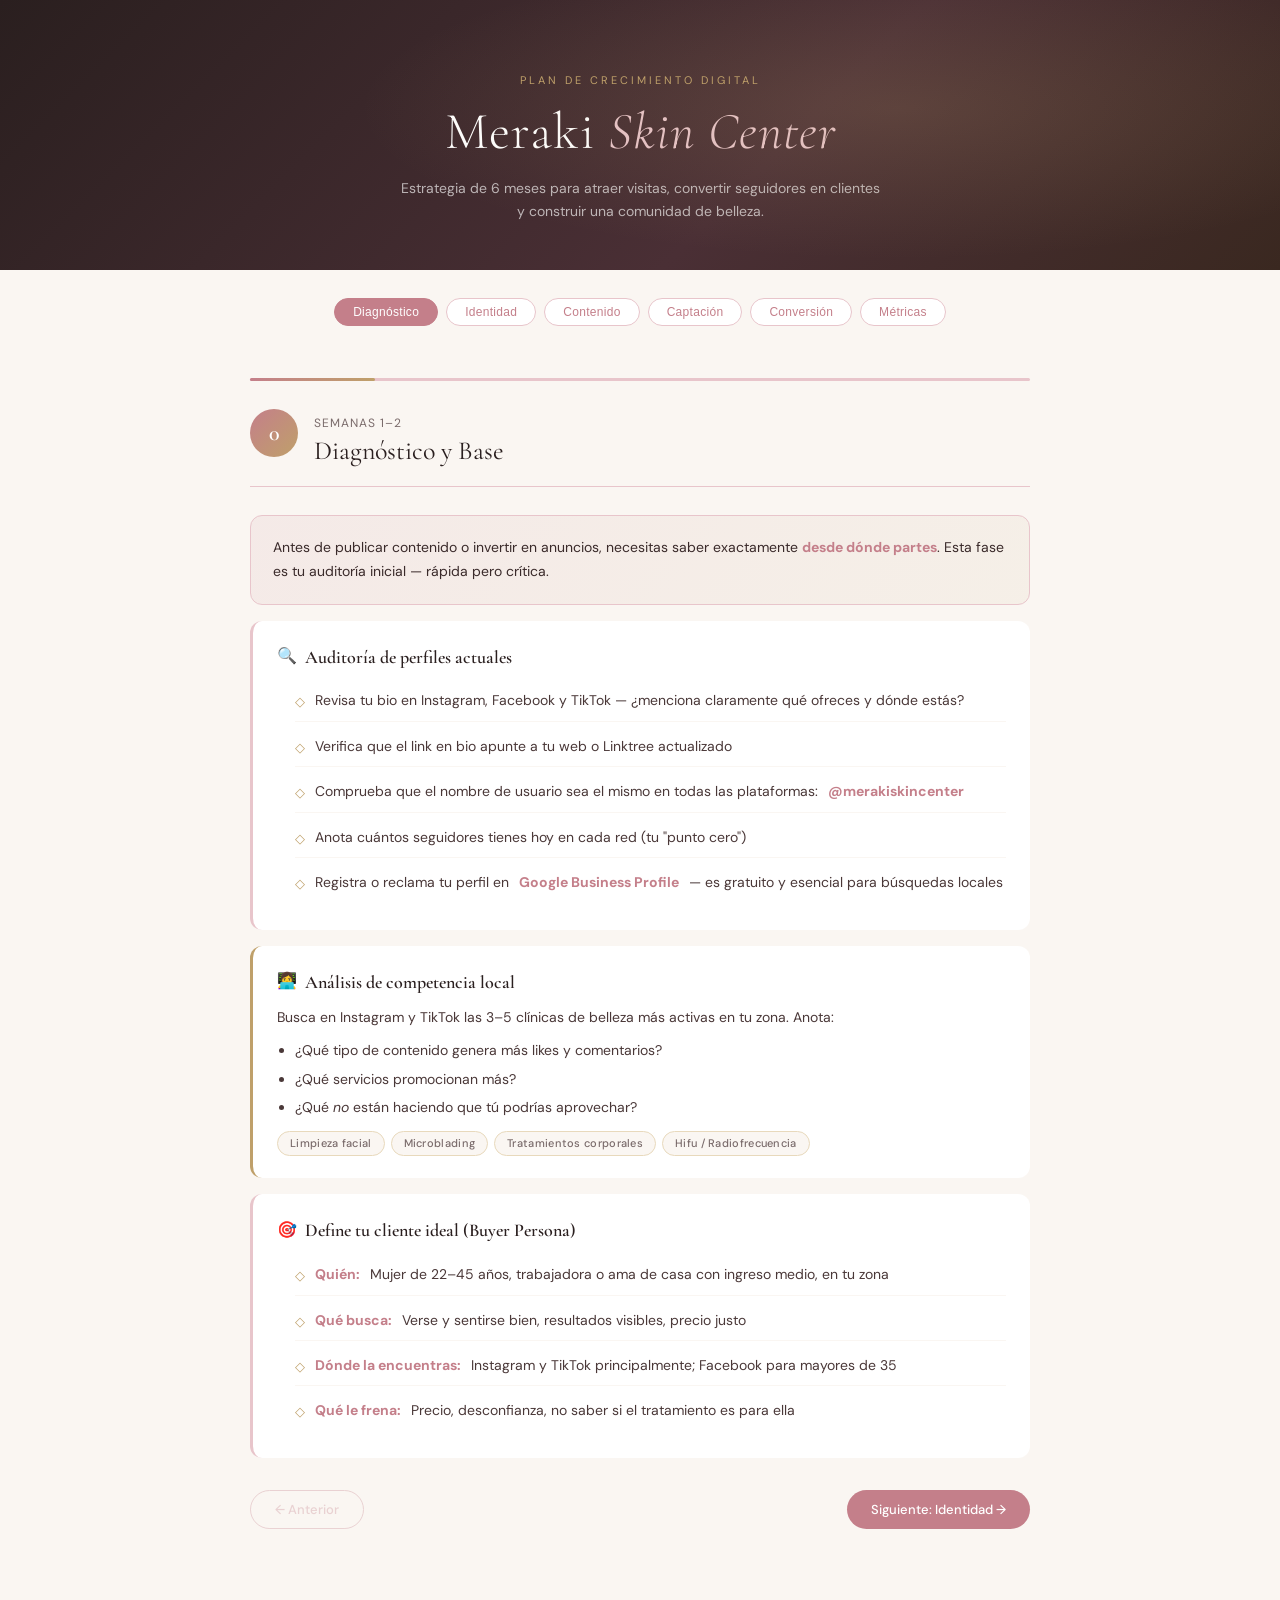
==== meraki_plan.html @ c7ed0945 "Add files via upload" ====
<!DOCTYPE html>
<html lang="es">
<head>
<meta charset="UTF-8">
<meta name="viewport" content="width=device-width, initial-scale=1.0">
<title>Meraki Skin Center — Plan de Crecimiento Digital</title>
<style>
  @import url('https://fonts.googleapis.com/css2?family=Cormorant+Garamond:ital,wght@0,300;0,400;0,600;1,300&family=DM+Sans:wght@300;400;500&display=swap');

  :root {
    --rose:    #C47F8A;
    --rose-lt: #E8C5CB;
    --gold:    #BFA06A;
    --gold-lt: #E8D9BC;
    --cream:   #FAF6F2;
    --ink:     #2A1F1F;
    --muted:   #7A6B6B;
    --white:   #FFFFFF;
    --radius:  12px;
  }

  * { box-sizing: border-box; margin: 0; padding: 0; }

  body {
    font-family: 'DM Sans', sans-serif;
    background: var(--cream);
    color: var(--ink);
    line-height: 1.6;
  }

  /* HEADER */
  header {
    background: linear-gradient(135deg, #2A1F1F 0%, #4A2F35 60%, #3A2820 100%);
    padding: 56px 32px 48px;
    text-align: center;
    position: relative;
    overflow: hidden;
  }
  header::before {
    content: '';
    position: absolute;
    inset: 0;
    background: radial-gradient(ellipse 60% 80% at 70% 40%, rgba(191,160,106,0.18) 0%, transparent 70%);
  }
  .logo-eyebrow {
    font-family: 'DM Sans', sans-serif;
    font-size: 11px;
    letter-spacing: 3px;
    text-transform: uppercase;
    color: var(--gold);
    margin-bottom: 12px;
  }
  header h1 {
    font-family: 'Cormorant Garamond', serif;
    font-size: clamp(32px, 6vw, 52px);
    font-weight: 300;
    color: var(--white);
    letter-spacing: 1px;
    line-height: 1.15;
  }
  header h1 em { font-style: italic; color: var(--rose-lt); }
  header p {
    margin-top: 16px;
    color: rgba(255,255,255,0.65);
    font-size: 14px;
    max-width: 480px;
    margin-inline: auto;
  }

  /* NAV PILLS */
  .phase-nav {
    display: flex;
    gap: 8px;
    flex-wrap: wrap;
    justify-content: center;
    padding: 28px 24px 0;
  }
  .phase-pill {
    background: var(--white);
    border: 1.5px solid var(--rose-lt);
    border-radius: 999px;
    padding: 6px 18px;
    font-size: 12px;
    font-weight: 500;
    color: var(--rose);
    cursor: pointer;
    transition: all 0.2s;
    letter-spacing: 0.3px;
  }
  .phase-pill:hover, .phase-pill.active {
    background: var(--rose);
    border-color: var(--rose);
    color: white;
  }

  /* MAIN */
  main { max-width: 820px; margin: 0 auto; padding: 32px 20px 80px; }

  /* SECTION */
  .phase {
    display: none;
    animation: fadeIn 0.3s ease;
  }
  .phase.visible { display: block; }
  @keyframes fadeIn { from { opacity:0; transform:translateY(8px); } to { opacity:1; transform:none; } }

  .phase-header {
    display: flex;
    align-items: flex-start;
    gap: 16px;
    margin-bottom: 28px;
    padding-bottom: 20px;
    border-bottom: 1px solid var(--rose-lt);
  }
  .phase-badge {
    background: linear-gradient(135deg, var(--rose), var(--gold));
    color: white;
    font-family: 'Cormorant Garamond', serif;
    font-size: 22px;
    font-weight: 600;
    width: 48px; height: 48px;
    border-radius: 50%;
    display: flex; align-items: center; justify-content: center;
    flex-shrink: 0;
  }
  .phase-meta { flex: 1; }
  .phase-meta h2 {
    font-family: 'Cormorant Garamond', serif;
    font-size: 26px;
    font-weight: 400;
    color: var(--ink);
    line-height: 1.2;
  }
  .phase-meta span {
    font-size: 12px;
    color: var(--muted);
    letter-spacing: 1px;
    text-transform: uppercase;
  }

  /* CARDS */
  .card {
    background: var(--white);
    border-radius: var(--radius);
    padding: 22px 24px;
    margin-bottom: 16px;
    border-left: 3px solid var(--rose-lt);
  }
  .card.gold { border-left-color: var(--gold); }
  .card h3 {
    font-family: 'Cormorant Garamond', serif;
    font-size: 18px;
    font-weight: 600;
    margin-bottom: 10px;
    color: var(--ink);
    display: flex;
    align-items: center;
    gap: 8px;
  }
  .card h3 .icon { font-size: 16px; }
  .card p, .card li {
    font-size: 14px;
    color: #4A3838;
    line-height: 1.65;
  }
  .card ul { padding-left: 18px; }
  .card li { margin-bottom: 5px; }
  .card li strong { color: var(--rose); }

  /* TAG CHIPS */
  .tags { display: flex; flex-wrap: wrap; gap: 6px; margin-top: 12px; }
  .tag {
    background: var(--cream);
    border: 1px solid var(--gold-lt);
    border-radius: 999px;
    padding: 3px 12px;
    font-size: 11px;
    color: var(--muted);
    font-weight: 500;
    letter-spacing: 0.3px;
  }

  /* KPI TABLE */
  .kpi-grid {
    display: grid;
    grid-template-columns: repeat(auto-fit, minmax(150px, 1fr));
    gap: 12px;
    margin-top: 16px;
  }
  .kpi {
    background: linear-gradient(135deg, #FAF0F2, #FAF6F2);
    border-radius: 10px;
    padding: 14px 16px;
    text-align: center;
  }
  .kpi-num {
    font-family: 'Cormorant Garamond', serif;
    font-size: 28px;
    font-weight: 600;
    color: var(--rose);
    line-height: 1;
  }
  .kpi-label { font-size: 11px; color: var(--muted); margin-top: 4px; }

  /* CHECKLIST */
  .checklist { list-style: none; padding: 0; }
  .checklist li {
    display: flex;
    align-items: flex-start;
    gap: 10px;
    padding: 8px 0;
    border-bottom: 1px solid var(--cream);
    font-size: 14px;
    color: #4A3838;
  }
  .checklist li:last-child { border-bottom: none; }
  .checklist li::before {
    content: '◇';
    color: var(--gold);
    font-size: 13px;
    margin-top: 2px;
    flex-shrink: 0;
  }

  /* HIGHLIGHT BOX */
  .highlight {
    background: linear-gradient(135deg, rgba(196,127,138,0.1), rgba(191,160,106,0.08));
    border: 1px solid var(--rose-lt);
    border-radius: var(--radius);
    padding: 20px 22px;
    margin-bottom: 16px;
    font-size: 14px;
    color: #3A2A2A;
    line-height: 1.7;
  }
  .highlight strong { color: var(--rose); }

  /* FOOTER NAV */
  .nav-buttons {
    display: flex;
    justify-content: space-between;
    margin-top: 32px;
    gap: 12px;
  }
  .btn {
    background: var(--rose);
    color: white;
    border: none;
    border-radius: 999px;
    padding: 10px 24px;
    font-family: 'DM Sans', sans-serif;
    font-size: 13px;
    font-weight: 500;
    cursor: pointer;
    transition: background 0.2s;
  }
  .btn:hover { background: #B06070; }
  .btn.outline {
    background: transparent;
    border: 1.5px solid var(--rose);
    color: var(--rose);
  }
  .btn.outline:hover { background: var(--rose); color: white; }
  .btn:disabled { opacity: 0.3; cursor: default; }

  /* PROGRESS BAR */
  .progress-bar {
    height: 3px;
    background: var(--rose-lt);
    border-radius: 999px;
    margin: 20px 0 28px;
  }
  .progress-fill {
    height: 100%;
    background: linear-gradient(90deg, var(--rose), var(--gold));
    border-radius: 999px;
    transition: width 0.4s ease;
  }

  @media (max-width: 480px) {
    .phase-nav { gap: 6px; }
    .phase-pill { font-size: 11px; padding: 5px 14px; }
    .kpi-grid { grid-template-columns: 1fr 1fr; }
  }
</style>
</head>
<body>

<header>
  <p class="logo-eyebrow">Plan de Crecimiento Digital</p>
  <h1>Meraki <em>Skin Center</em></h1>
  <p>Estrategia de 6 meses para atraer visitas, convertir seguidores en clientes y construir una comunidad de belleza.</p>
</header>

<div class="phase-nav" id="phaseNav">
  <button class="phase-pill active" onclick="goTo(0)">Diagnóstico</button>
  <button class="phase-pill" onclick="goTo(1)">Identidad</button>
  <button class="phase-pill" onclick="goTo(2)">Contenido</button>
  <button class="phase-pill" onclick="goTo(3)">Captación</button>
  <button class="phase-pill" onclick="goTo(4)">Conversión</button>
  <button class="phase-pill" onclick="goTo(5)">Métricas</button>
</div>

<main>
  <div class="progress-bar"><div class="progress-fill" id="progressFill" style="width:16%"></div></div>

  <!-- FASE 0: DIAGNÓSTICO -->
  <section class="phase visible" id="phase-0">
    <div class="phase-header">
      <div class="phase-badge">0</div>
      <div class="phase-meta">
        <span>Semanas 1–2</span>
        <h2>Diagnóstico y Base</h2>
      </div>
    </div>

    <div class="highlight">
      Antes de publicar contenido o invertir en anuncios, necesitas saber exactamente <strong>desde dónde partes</strong>. Esta fase es tu auditoría inicial — rápida pero crítica.
    </div>

    <div class="card">
      <h3><span class="icon">🔍</span> Auditoría de perfiles actuales</h3>
      <ul class="checklist">
        <li>Revisa tu bio en Instagram, Facebook y TikTok — ¿menciona claramente qué ofreces y dónde estás?</li>
        <li>Verifica que el link en bio apunte a tu web o Linktree actualizado</li>
        <li>Comprueba que el nombre de usuario sea el mismo en todas las plataformas: <strong>@merakiskincenter</strong></li>
        <li>Anota cuántos seguidores tienes hoy en cada red (tu "punto cero")</li>
        <li>Registra o reclama tu perfil en <strong>Google Business Profile</strong> — es gratuito y esencial para búsquedas locales</li>
      </ul>
    </div>

    <div class="card gold">
      <h3><span class="icon">👩‍💻</span> Análisis de competencia local</h3>
      <p>Busca en Instagram y TikTok las 3–5 clínicas de belleza más activas en tu zona. Anota:</p>
      <ul style="margin-top:10px;">
        <li>¿Qué tipo de contenido genera más likes y comentarios?</li>
        <li>¿Qué servicios promocionan más?</li>
        <li>¿Qué <em>no</em> están haciendo que tú podrías aprovechar?</li>
      </ul>
      <div class="tags">
        <span class="tag">Limpieza facial</span>
        <span class="tag">Microblading</span>
        <span class="tag">Tratamientos corporales</span>
        <span class="tag">Hifu / Radiofrecuencia</span>
      </div>
    </div>

    <div class="card">
      <h3><span class="icon">🎯</span> Define tu cliente ideal (Buyer Persona)</h3>
      <ul class="checklist">
        <li><strong>Quién:</strong> Mujer de 22–45 años, trabajadora o ama de casa con ingreso medio, en tu zona</li>
        <li><strong>Qué busca:</strong> Verse y sentirse bien, resultados visibles, precio justo</li>
        <li><strong>Dónde la encuentras:</strong> Instagram y TikTok principalmente; Facebook para mayores de 35</li>
        <li><strong>Qué le frena:</strong> Precio, desconfianza, no saber si el tratamiento es para ella</li>
      </ul>
    </div>

    <div class="nav-buttons">
      <button class="btn outline" disabled>← Anterior</button>
      <button class="btn" onclick="goTo(1)">Siguiente: Identidad →</button>
    </div>
  </section>

  <!-- FASE 1: IDENTIDAD -->
  <section class="phase" id="phase-1">
    <div class="phase-header">
      <div class="phase-badge">1</div>
      <div class="phase-meta">
        <span>Semanas 2–3</span>
        <h2>Identidad de Marca Consistente</h2>
      </div>
    </div>

    <div class="highlight">
      En belleza, <strong>la estética lo es todo</strong>. Tu perfil debe verse tan cuidado como el servicio que ofreces. Una identidad visual consistente genera confianza antes de que el cliente te contacte.
    </div>

    <div class="card">
      <h3><span class="icon">🎨</span> Paleta y estilo visual</h3>
      <ul class="checklist">
        <li>Colores principales: <strong>rosa empolvado + dorado + blanco marfil</strong> (ya los tienes en tu web)</li>
        <li>Usa siempre las mismas fuentes en tus gráficos (Canva tiene plantillas consistentes)</li>
        <li>Todas las fotos con luz natural o fondo neutro claro — nunca fondos abarrotados</li>
        <li>Logo visible pero discreto en cada imagen que publiques</li>
      </ul>
    </div>

    <div class="card gold">
      <h3><span class="icon">📸</span> Sesión fotográfica básica</h3>
      <p>No necesitas fotógrafo profesional todavía. Con un teléfono decente:</p>
      <ul style="margin-top:10px;">
        <li>Fotos del espacio: sillones, productos, manos trabajando</li>
        <li>Antes/después de tratamientos (con permiso escrito del cliente)</li>
        <li>Foto de la especialista/terapeuta — las personas confían en personas, no en logos</li>
        <li>10–15 fotos de stock de calidad para cubrir semanas sin sesión</li>
      </ul>
    </div>

    <div class="card">
      <h3><span class="icon">✍️</span> Voz y tono de comunicación</h3>
      <p style="margin-bottom:10px;">Define cómo le hablas a tu audiencia en cada canal:</p>
      <ul class="checklist">
        <li><strong>Instagram:</strong> Cálido, aspiracional, tips de belleza + testimonios</li>
        <li><strong>TikTok:</strong> Cercano, educativo, entretenido — muestra el proceso</li>
        <li><strong>Facebook:</strong> Informativo, promociones, atención a clientas de mayor edad</li>
        <li><strong>WhatsApp:</strong> Rápido, amigable, con CTA claro para agendar</li>
      </ul>
    </div>

    <div class="nav-buttons">
      <button class="btn outline" onclick="goTo(0)">← Anterior</button>
      <button class="btn" onclick="goTo(2)">Siguiente: Contenido →</button>
    </div>
  </section>

  <!-- FASE 2: CONTENIDO -->
  <section class="phase" id="phase-2">
    <div class="phase-header">
      <div class="phase-badge">2</div>
      <div class="phase-meta">
        <span>Meses 1–3 (continuo)</span>
        <h2>Estrategia de Contenido</h2>
      </div>
    </div>

    <div class="highlight">
      El contenido es tu vendedor de tiempo completo que trabaja mientras tú duermes. La clave es la <strong>mezcla 70–20–10</strong>: 70% valor/educación, 20% social/entretenimiento, 10% venta directa.
    </div>

    <div class="card">
      <h3><span class="icon">📅</span> Calendario semanal de publicaciones</h3>
      <ul class="checklist">
        <li><strong>Lunes:</strong> Tip de skincare o mito/verdad de belleza (carrusel Instagram)</li>
        <li><strong>Miércoles:</strong> Reel de proceso o resultado de tratamiento (Instagram + TikTok)</li>
        <li><strong>Jueves:</strong> Testimonio de cliente o reseña (Story + Post)</li>
        <li><strong>Viernes:</strong> Promo del fin de semana o "¿Cuál tratamiento es para ti?" (Facebook + IG)</li>
        <li><strong>Sábado:</strong> Contenido behind-the-scenes / día en el spa (TikTok)</li>
      </ul>
    </div>

    <div class="card gold">
      <h3><span class="icon">🎬</span> Formatos que más convierten en belleza</h3>
      <ul class="checklist">
        <li><strong>Antes/Después:</strong> El contenido con más engagement — guárdalos para stories destacados</li>
        <li><strong>POV videos:</strong> "POV: Tu primera limpieza facial en Meraki" — gran viralidad en TikTok</li>
        <li><strong>Tutoriales de 30 seg:</strong> Rutina de cuidado en casa — posicionas expertise</li>
        <li><strong>Encuestas y preguntas:</strong> "¿Cuál es tu mayor problema de piel?" — generan interacción</li>
        <li><strong>Unboxing de productos:</strong> Si vendes cosméticos, los unboxings tienen millones de vistas</li>
      </ul>
    </div>

    <div class="card">
      <h3><span class="icon">#️⃣</span> Hashtags estratégicos (mezcla de 3 niveles)</h3>
      <div class="tags">
        <span class="tag">#MerakiSkinCenter</span>
        <span class="tag">#SkincareMéxico</span>
        <span class="tag">#LimpiezaFacial</span>
        <span class="tag">#CuidadoDeLaPiel</span>
        <span class="tag">#TratamientosFaciales</span>
        <span class="tag">#BellezaMéxico</span>
        <span class="tag">#EstéticaProfesional</span>
        <span class="tag">#GlowUp</span>
        <span class="tag">#SkincareRoutine</span>
        <span class="tag">#PielSana</span>
      </div>
      <p style="margin-top:12px; font-size:13px; color:var(--muted);">Usa 5–8 hashtags por post (no 30). Mezcla populares + nicho + locales.</p>
    </div>

    <div class="card">
      <h3><span class="icon">🤝</span> Colaboraciones de bajo costo</h3>
      <ul class="checklist">
        <li><strong>Microinfluencers locales (1K–20K seguidores):</strong> Ofréce un tratamiento gratis a cambio de contenido genuino</li>
        <li><strong>Trueque con negocios afines:</strong> Peluquerías, gimnasios, tiendas de ropa — se promocionan mutuamente</li>
        <li><strong>Clientes embajadoras:</strong> Descuento permanente a cambio de reseña mensual en sus redes</li>
      </ul>
    </div>

    <div class="nav-buttons">
      <button class="btn outline" onclick="goTo(1)">← Anterior</button>
      <button class="btn" onclick="goTo(3)">Siguiente: Captación →</button>
    </div>
  </section>

  <!-- FASE 3: CAPTACIÓN -->
  <section class="phase" id="phase-3">
    <div class="phase-header">
      <div class="phase-badge">3</div>
      <div class="phase-meta">
        <span>Meses 2–4</span>
        <h2>Captación de Nuevos Clientes</h2>
      </div>
    </div>

    <div class="highlight">
      Aquí es donde tu perfil de desarrollador te da ventaja real. Puedes implementar herramientas que la mayoría de spas en tu zona ni conocen.
    </div>

    <div class="card gold">
      <h3><span class="icon">📍</span> SEO Local — Tu mayor palanca gratuita</h3>
      <ul class="checklist">
        <li>Completa <strong>Google Business Profile</strong> al 100%: fotos, horarios, servicios, precios estimados</li>
        <li>Pide a cada clienta satisfecha que te deje una reseña de 5 estrellas (mándales el link directo)</li>
        <li>Publica en GBP 1 vez por semana (fotos, ofertas) — afecta directamente el ranking en Maps</li>
        <li>Responde a <strong>todas</strong> las reseñas, positivas y negativas, en menos de 24h</li>
        <li>Registra en Yelp México, Foursquare y directorios de salud/belleza locales</li>
      </ul>
    </div>

    <div class="card">
      <h3><span class="icon">💰</span> Campañas de Meta Ads (presupuesto mínimo)</h3>
      <p style="margin-bottom:10px;">Con $200–$500 MXN/semana puedes llegar a miles de personas en tu zona:</p>
      <ul class="checklist">
        <li><strong>Objetivo:</strong> "Mensajes a WhatsApp" — la conversión más directa para negocios locales</li>
        <li><strong>Segmentación:</strong> Mujeres 20–50 años, radio 10 km de tu local, intereses en belleza/cuidado personal</li>
        <li><strong>Creative:</strong> Antes/después reales con texto "Primera limpieza facial $XXX — agenda hoy"</li>
        <li><strong>Test A/B:</strong> Prueba 2 imágenes distintas con el mismo texto — pausa la que rinda menos en 3 días</li>
      </ul>
    </div>

    <div class="card">
      <h3><span class="icon">🎁</span> Promociones de entrada (Lead magnets)</h3>
      <ul class="checklist">
        <li><strong>"Primera cita con X% de descuento"</strong> — elimina la barrera de probar</li>
        <li><strong>Pack de bienvenida:</strong> Primera + segunda visita con precio especial</li>
        <li><strong>Diagnóstico de piel gratuito:</strong> 15 min — sin presión de venta, alto valor percibido</li>
        <li><strong>Referido:</strong> "Trae a una amiga y ambas obtienen 20% de descuento"</li>
      </ul>
    </div>

    <div class="card gold">
      <h3><span class="icon">💬</span> WhatsApp Business como CRM básico</h3>
      <ul class="checklist">
        <li>Configura respuestas automáticas: bienvenida + lista de servicios + link de agenda</li>
        <li>Crea etiquetas: "Nueva cliente", "Cliente frecuente", "Interesada — seguimiento"</li>
        <li>Manda recordatorio 24h antes de cada cita (reduce cancelaciones ~40%)</li>
        <li>Lista de difusión mensual para promociones (no grupo — las clientas lo aprecian más)</li>
      </ul>
    </div>

    <div class="nav-buttons">
      <button class="btn outline" onclick="goTo(2)">← Anterior</button>
      <button class="btn" onclick="goTo(4)">Siguiente: Conversión →</button>
    </div>
  </section>

  <!-- FASE 4: CONVERSIÓN Y RETENCIÓN -->
  <section class="phase" id="phase-4">
    <div class="phase-header">
      <div class="phase-badge">4</div>
      <div class="phase-meta">
        <span>Meses 3–6</span>
        <h2>Conversión y Retención</h2>
      </div>
    </div>

    <div class="highlight">
      Adquirir una cliente nueva cuesta <strong>5× más</strong> que retener una existente. Tu foco de meses 3–6 es convertir primeras visitas en clientas frecuentes.
    </div>

    <div class="card">
      <h3><span class="icon">🔄</span> Sistema de fidelización simple</h3>
      <ul class="checklist">
        <li><strong>Tarjeta de sellos digital:</strong> 5 tratamientos = 1 gratis (puedes hacerlo con una hoja en Notion o una app)</li>
        <li><strong>Membership mensual:</strong> "Plan Meraki" — 1 limpieza/mes por tarifa fija reducida</li>
        <li><strong>Cumpleaños:</strong> Manda un mensaje personal con descuento el mes de su cumpleaños</li>
        <li><strong>Seguimiento post-tratamiento:</strong> WhatsApp a los 3 días — "¿Cómo te fue con tu piel?"</li>
      </ul>
    </div>

    <div class="card gold">
      <h3><span class="icon">🌐</span> Tu web como herramienta de conversión</h3>
      <p style="margin-bottom:10px;">Ya tienes la web desplegada en Vercel — ahora optimízala para vender:</p>
      <ul class="checklist">
        <li>Agrega un botón de WhatsApp flotante — es el CTA #1 para negocios de servicio en México</li>
        <li>Incluye una sección de reseñas reales con foto y nombre (con permiso)</li>
        <li>Lista de precios estimados — la transparencia reduce la fricción de contactar</li>
        <li>Formulario de agenda sencillo o link a Calendly para reservas directas</li>
        <li>Velocidad móvil: prueba en PageSpeed Insights — Google te premia en búsquedas</li>
      </ul>
    </div>

    <div class="card">
      <h3><span class="icon">📦</span> Upselling y venta de productos</h3>
      <ul class="checklist">
        <li>Recomienda 1–2 productos al final de cada tratamiento (rutina personalizada)</li>
        <li>Crea "kits de mantenimiento" con los productos que usas en el spa</li>
        <li>Venta en línea: con tu perfil técnico puedes integrar una tienda en tu web existente (MercadoShops o WooCommerce)</li>
      </ul>
    </div>

    <div class="card">
      <h3><span class="icon">⭐</span> Gestión de reseñas y reputación</h3>
      <ul class="checklist">
        <li>Pide reseña en Google Maps <strong>mientras la clienta está en el lugar</strong> — la tasa de cumplimiento es 3× mayor</li>
        <li>Crea un código QR en recepción que lleve directo a tu perfil de reseñas</li>
        <li>10 reseñas positivas en Google cambia radicalmente tu visibilidad local</li>
        <li>Si hay una queja, respóndela en público con empatía — demuestra profesionalismo</li>
      </ul>
    </div>

    <div class="nav-buttons">
      <button class="btn outline" onclick="goTo(3)">← Anterior</button>
      <button class="btn" onclick="goTo(5)">Siguiente: Métricas →</button>
    </div>
  </section>

  <!-- FASE 5: MÉTRICAS -->
  <section class="phase" id="phase-5">
    <div class="phase-header">
      <div class="phase-badge">5</div>
      <div class="phase-meta">
        <span>Revisión mensual</span>
        <h2>Métricas y Ajuste</h2>
      </div>
    </div>

    <div class="highlight">
      Lo que no se mide no mejora. Como ingeniero ya tienes el mindset correcto: <strong>data first</strong>. Estas son las métricas que importan realmente para un negocio de belleza local.
    </div>

    <div class="card gold">
      <h3><span class="icon">📊</span> KPIs clave — Metas a 6 meses</h3>
      <div class="kpi-grid">
        <div class="kpi">
          <div class="kpi-num">+500</div>
          <div class="kpi-label">Seguidores IG nuevos/mes</div>
        </div>
        <div class="kpi">
          <div class="kpi-num">5%+</div>
          <div class="kpi-label">Tasa de engagement</div>
        </div>
        <div class="kpi">
          <div class="kpi-num">30+</div>
          <div class="kpi-label">Reseñas Google 5★</div>
        </div>
        <div class="kpi">
          <div class="kpi-num">40%</div>
          <div class="kpi-label">Clientas que repiten</div>
        </div>
      </div>
    </div>

    <div class="card">
      <h3><span class="icon">📱</span> Herramientas de medición (todas gratuitas)</h3>
      <ul class="checklist">
        <li><strong>Meta Business Suite:</strong> Alcance, engagement, mensajes recibidos por semana</li>
        <li><strong>TikTok Analytics:</strong> Vistas de perfil, reproducciones, tráfico a bio</li>
        <li><strong>Google Business Insights:</strong> Búsquedas, clics a web, llamadas desde Maps</li>
        <li><strong>Google Analytics 4:</strong> Visitas al sitio, qué servicio consultan más, de dónde vienen</li>
        <li><strong>WhatsApp Business:</strong> Mensajes recibidos por semana (tu proxy de intención de compra)</li>
      </ul>
    </div>

    <div class="card">
      <h3><span class="icon">🗓️</span> Revisión mensual — 30 min cada primer lunes</h3>
      <ul class="checklist">
        <li>¿Qué contenido generó más consultas/mensajes? → Haz más de eso</li>
        <li>¿De dónde llegaron las clientas nuevas? (Maps, Instagram, referido, etc.)</li>
        <li>¿Cuántos WhatsApps recibí vs cuántas citas se convirtieron? (tasa de cierre)</li>
        <li>¿Qué promoción tuvo mejor respuesta este mes?</li>
        <li>Ajusta el calendario de contenido del próximo mes con base en los datos</li>
      </ul>
    </div>

    <div class="card gold">
      <h3><span class="icon">🚀</span> Escalada — Meses 4–6</h3>
      <p style="margin-bottom:10px;">Una vez que tengas tracción orgánica y al menos 20 reseñas positivas:</p>
      <ul class="checklist">
        <li>Escala el presupuesto de Meta Ads al doble en las campañas que ya funcionaron</li>
        <li>Considera colaboración con un influencer de mediano alcance (20K–100K) local</li>
        <li>Lanza lista de espera para tratamientos de alta demanda — crea escasez percibida</li>
        <li>Evalúa newsletter mensual por email con tips + promo exclusiva de suscriptoras</li>
        <li>Explora booking online con pago anticipado para reducir no-shows</li>
      </ul>
    </div>

    <div class="highlight" style="margin-top:20px;">
      <strong>Resumen ejecutivo:</strong> Semanas 1–2 diagnóstico y base. Mes 1 identidad + contenido constante. Mes 2 activa captación pagada. Mes 3 mide y ajusta. Meses 4–6 escala lo que ya funciona. Tu ventaja como developer: puedes automatizar recordatorios, construir páginas de landing optimizadas y analizar datos mejor que el 99% de la competencia.
    </div>

    <div class="nav-buttons">
      <button class="btn outline" onclick="goTo(4)">← Anterior</button>
      <button class="btn" onclick="goTo(0)">↺ Volver al inicio</button>
    </div>
  </section>
</main>

<script>
  let current = 0;
  const total = 6;

  function goTo(index) {
    document.getElementById('phase-' + current).classList.remove('visible');
    document.querySelectorAll('.phase-pill')[current].classList.remove('active');
    current = index;
    document.getElementById('phase-' + current).classList.add('visible');
    document.querySelectorAll('.phase-pill')[current].classList.add('active');
    const pct = Math.round(((current + 1) / total) * 100);
    document.getElementById('progressFill').style.width = pct + '%';
    window.scrollTo({ top: 0, behavior: 'smooth' });
  }
</script>
</body>
</html>
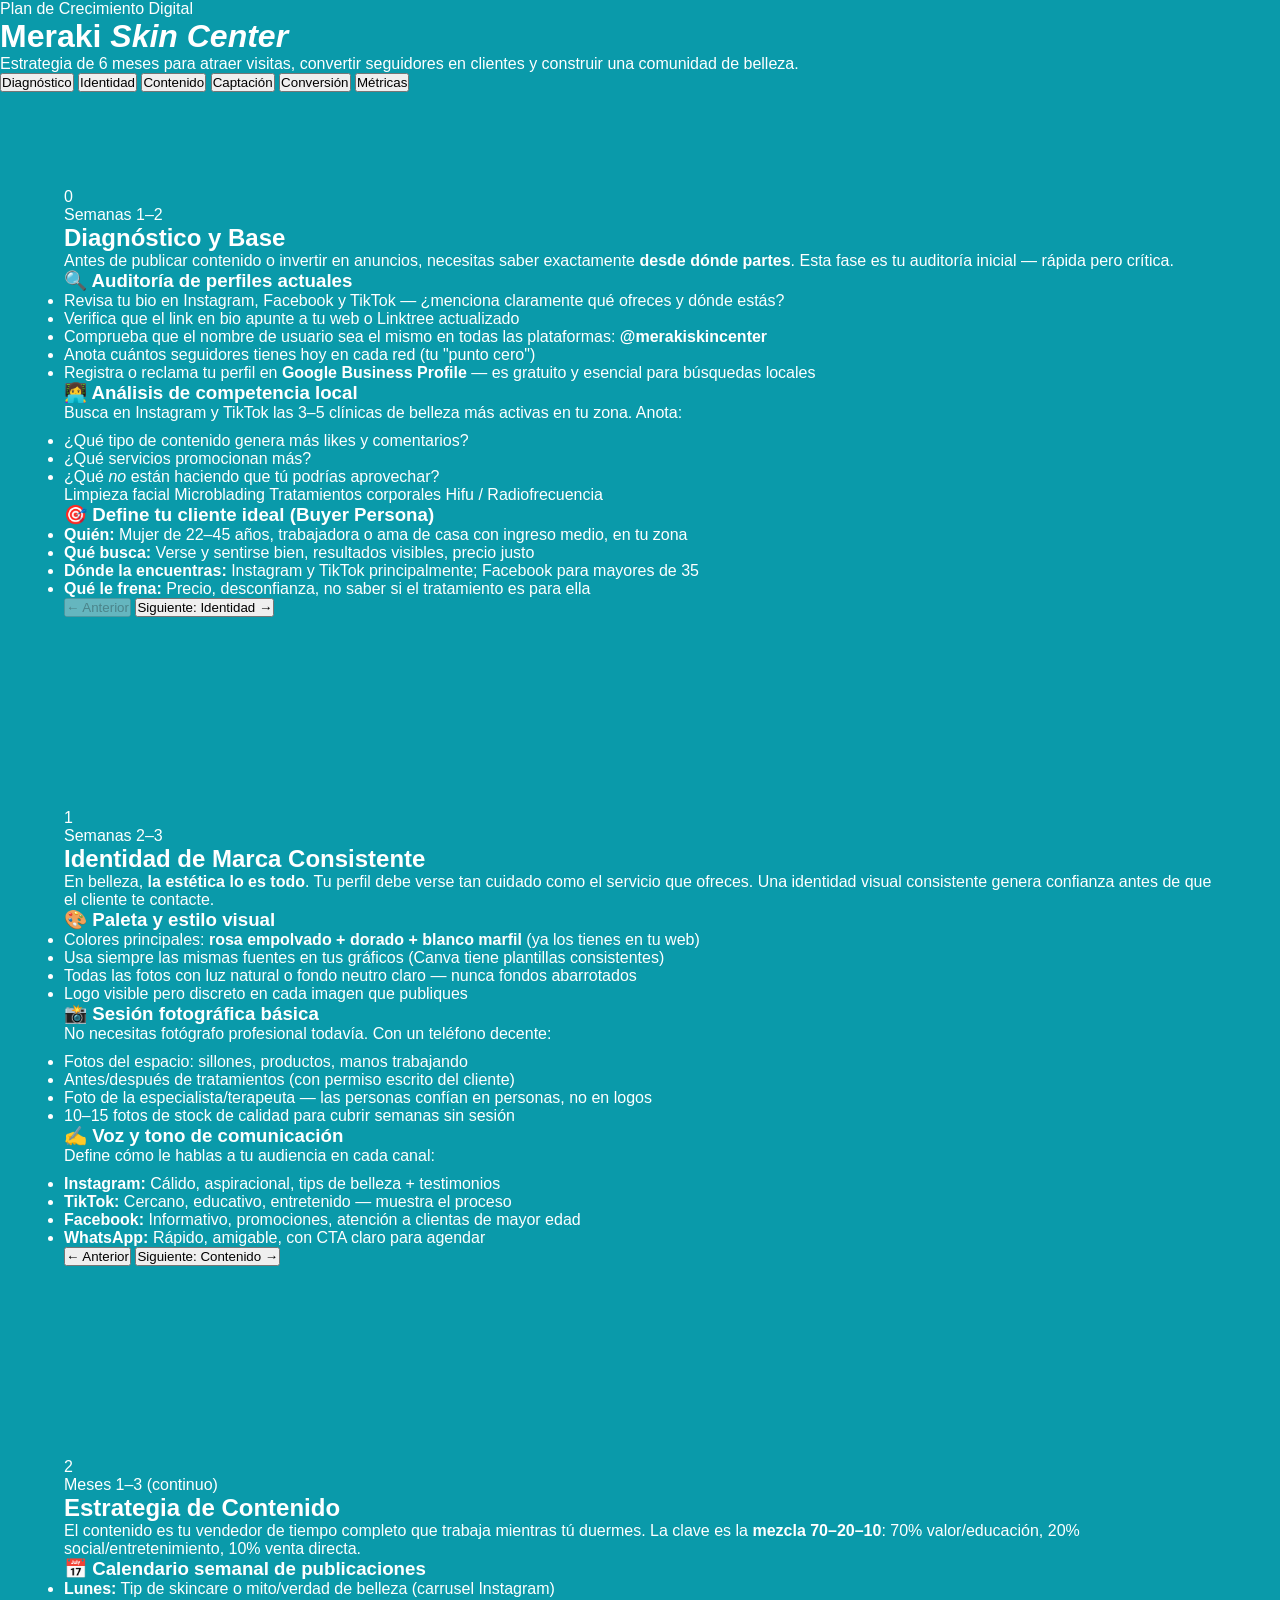
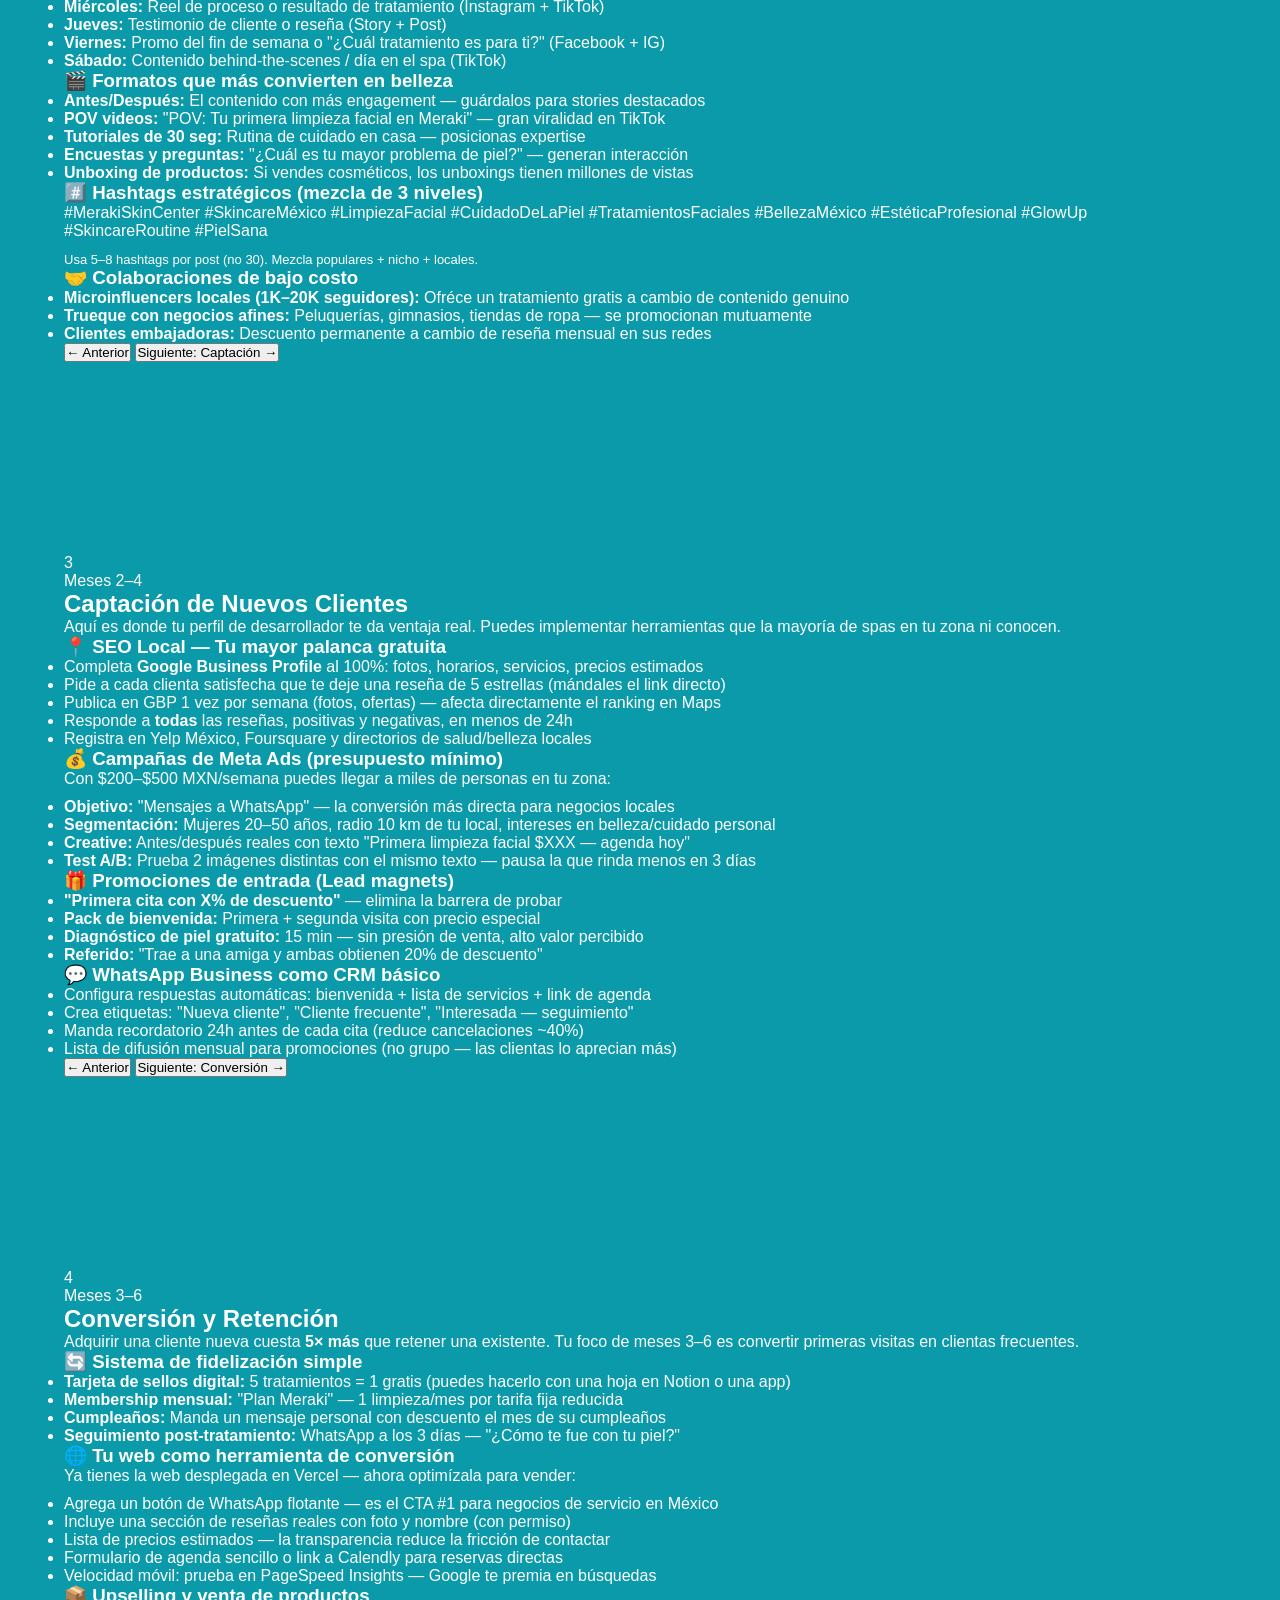
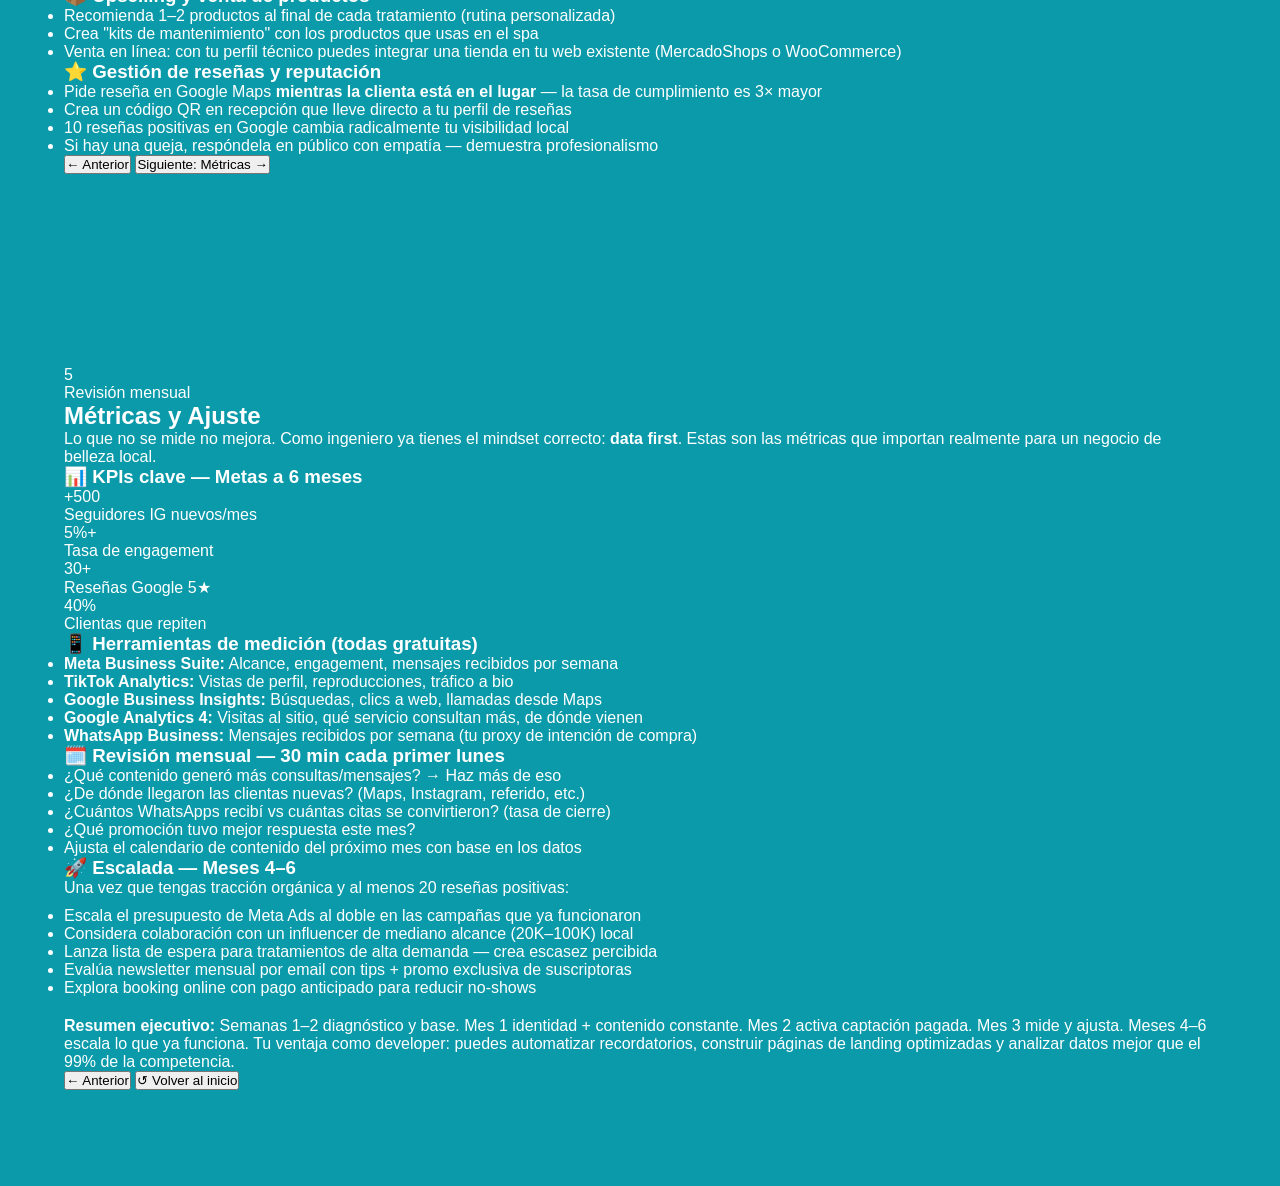
==== commit 035a876a: "tono azul" ====
--- a/meraki_plan.html
+++ b/meraki_plan.html
@@ -4,285 +4,7 @@
 <meta charset="UTF-8">
 <meta name="viewport" content="width=device-width, initial-scale=1.0">
 <title>Meraki Skin Center — Plan de Crecimiento Digital</title>
-<style>
-  @import url('https://fonts.googleapis.com/css2?family=Cormorant+Garamond:ital,wght@0,300;0,400;0,600;1,300&family=DM+Sans:wght@300;400;500&display=swap');
-
-  :root {
-    --rose:    #C47F8A;
-    --rose-lt: #E8C5CB;
-    --gold:    #BFA06A;
-    --gold-lt: #E8D9BC;
-    --cream:   #FAF6F2;
-    --ink:     #2A1F1F;
-    --muted:   #7A6B6B;
-    --white:   #FFFFFF;
-    --radius:  12px;
-  }
-
-  * { box-sizing: border-box; margin: 0; padding: 0; }
-
-  body {
-    font-family: 'DM Sans', sans-serif;
-    background: var(--cream);
-    color: var(--ink);
-    line-height: 1.6;
-  }
-
-  /* HEADER */
-  header {
-    background: linear-gradient(135deg, #2A1F1F 0%, #4A2F35 60%, #3A2820 100%);
-    padding: 56px 32px 48px;
-    text-align: center;
-    position: relative;
-    overflow: hidden;
-  }
-  header::before {
-    content: '';
-    position: absolute;
-    inset: 0;
-    background: radial-gradient(ellipse 60% 80% at 70% 40%, rgba(191,160,106,0.18) 0%, transparent 70%);
-  }
-  .logo-eyebrow {
-    font-family: 'DM Sans', sans-serif;
-    font-size: 11px;
-    letter-spacing: 3px;
-    text-transform: uppercase;
-    color: var(--gold);
-    margin-bottom: 12px;
-  }
-  header h1 {
-    font-family: 'Cormorant Garamond', serif;
-    font-size: clamp(32px, 6vw, 52px);
-    font-weight: 300;
-    color: var(--white);
-    letter-spacing: 1px;
-    line-height: 1.15;
-  }
-  header h1 em { font-style: italic; color: var(--rose-lt); }
-  header p {
-    margin-top: 16px;
-    color: rgba(255,255,255,0.65);
-    font-size: 14px;
-    max-width: 480px;
-    margin-inline: auto;
-  }
-
-  /* NAV PILLS */
-  .phase-nav {
-    display: flex;
-    gap: 8px;
-    flex-wrap: wrap;
-    justify-content: center;
-    padding: 28px 24px 0;
-  }
-  .phase-pill {
-    background: var(--white);
-    border: 1.5px solid var(--rose-lt);
-    border-radius: 999px;
-    padding: 6px 18px;
-    font-size: 12px;
-    font-weight: 500;
-    color: var(--rose);
-    cursor: pointer;
-    transition: all 0.2s;
-    letter-spacing: 0.3px;
-  }
-  .phase-pill:hover, .phase-pill.active {
-    background: var(--rose);
-    border-color: var(--rose);
-    color: white;
-  }
-
-  /* MAIN */
-  main { max-width: 820px; margin: 0 auto; padding: 32px 20px 80px; }
-
-  /* SECTION */
-  .phase {
-    display: none;
-    animation: fadeIn 0.3s ease;
-  }
-  .phase.visible { display: block; }
-  @keyframes fadeIn { from { opacity:0; transform:translateY(8px); } to { opacity:1; transform:none; } }
-
-  .phase-header {
-    display: flex;
-    align-items: flex-start;
-    gap: 16px;
-    margin-bottom: 28px;
-    padding-bottom: 20px;
-    border-bottom: 1px solid var(--rose-lt);
-  }
-  .phase-badge {
-    background: linear-gradient(135deg, var(--rose), var(--gold));
-    color: white;
-    font-family: 'Cormorant Garamond', serif;
-    font-size: 22px;
-    font-weight: 600;
-    width: 48px; height: 48px;
-    border-radius: 50%;
-    display: flex; align-items: center; justify-content: center;
-    flex-shrink: 0;
-  }
-  .phase-meta { flex: 1; }
-  .phase-meta h2 {
-    font-family: 'Cormorant Garamond', serif;
-    font-size: 26px;
-    font-weight: 400;
-    color: var(--ink);
-    line-height: 1.2;
-  }
-  .phase-meta span {
-    font-size: 12px;
-    color: var(--muted);
-    letter-spacing: 1px;
-    text-transform: uppercase;
-  }
-
-  /* CARDS */
-  .card {
-    background: var(--white);
-    border-radius: var(--radius);
-    padding: 22px 24px;
-    margin-bottom: 16px;
-    border-left: 3px solid var(--rose-lt);
-  }
-  .card.gold { border-left-color: var(--gold); }
-  .card h3 {
-    font-family: 'Cormorant Garamond', serif;
-    font-size: 18px;
-    font-weight: 600;
-    margin-bottom: 10px;
-    color: var(--ink);
-    display: flex;
-    align-items: center;
-    gap: 8px;
-  }
-  .card h3 .icon { font-size: 16px; }
-  .card p, .card li {
-    font-size: 14px;
-    color: #4A3838;
-    line-height: 1.65;
-  }
-  .card ul { padding-left: 18px; }
-  .card li { margin-bottom: 5px; }
-  .card li strong { color: var(--rose); }
-
-  /* TAG CHIPS */
-  .tags { display: flex; flex-wrap: wrap; gap: 6px; margin-top: 12px; }
-  .tag {
-    background: var(--cream);
-    border: 1px solid var(--gold-lt);
-    border-radius: 999px;
-    padding: 3px 12px;
-    font-size: 11px;
-    color: var(--muted);
-    font-weight: 500;
-    letter-spacing: 0.3px;
-  }
-
-  /* KPI TABLE */
-  .kpi-grid {
-    display: grid;
-    grid-template-columns: repeat(auto-fit, minmax(150px, 1fr));
-    gap: 12px;
-    margin-top: 16px;
-  }
-  .kpi {
-    background: linear-gradient(135deg, #FAF0F2, #FAF6F2);
-    border-radius: 10px;
-    padding: 14px 16px;
-    text-align: center;
-  }
-  .kpi-num {
-    font-family: 'Cormorant Garamond', serif;
-    font-size: 28px;
-    font-weight: 600;
-    color: var(--rose);
-    line-height: 1;
-  }
-  .kpi-label { font-size: 11px; color: var(--muted); margin-top: 4px; }
-
-  /* CHECKLIST */
-  .checklist { list-style: none; padding: 0; }
-  .checklist li {
-    display: flex;
-    align-items: flex-start;
-    gap: 10px;
-    padding: 8px 0;
-    border-bottom: 1px solid var(--cream);
-    font-size: 14px;
-    color: #4A3838;
-  }
-  .checklist li:last-child { border-bottom: none; }
-  .checklist li::before {
-    content: '◇';
-    color: var(--gold);
-    font-size: 13px;
-    margin-top: 2px;
-    flex-shrink: 0;
-  }
-
-  /* HIGHLIGHT BOX */
-  .highlight {
-    background: linear-gradient(135deg, rgba(196,127,138,0.1), rgba(191,160,106,0.08));
-    border: 1px solid var(--rose-lt);
-    border-radius: var(--radius);
-    padding: 20px 22px;
-    margin-bottom: 16px;
-    font-size: 14px;
-    color: #3A2A2A;
-    line-height: 1.7;
-  }
-  .highlight strong { color: var(--rose); }
-
-  /* FOOTER NAV */
-  .nav-buttons {
-    display: flex;
-    justify-content: space-between;
-    margin-top: 32px;
-    gap: 12px;
-  }
-  .btn {
-    background: var(--rose);
-    color: white;
-    border: none;
-    border-radius: 999px;
-    padding: 10px 24px;
-    font-family: 'DM Sans', sans-serif;
-    font-size: 13px;
-    font-weight: 500;
-    cursor: pointer;
-    transition: background 0.2s;
-  }
-  .btn:hover { background: #B06070; }
-  .btn.outline {
-    background: transparent;
-    border: 1.5px solid var(--rose);
-    color: var(--rose);
-  }
-  .btn.outline:hover { background: var(--rose); color: white; }
-  .btn:disabled { opacity: 0.3; cursor: default; }
-
-  /* PROGRESS BAR */
-  .progress-bar {
-    height: 3px;
-    background: var(--rose-lt);
-    border-radius: 999px;
-    margin: 20px 0 28px;
-  }
-  .progress-fill {
-    height: 100%;
-    background: linear-gradient(90deg, var(--rose), var(--gold));
-    border-radius: 999px;
-    transition: width 0.4s ease;
-  }
-
-  @media (max-width: 480px) {
-    .phase-nav { gap: 6px; }
-    .phase-pill { font-size: 11px; padding: 5px 14px; }
-    .kpi-grid { grid-template-columns: 1fr 1fr; }
-  }
-</style>
+  <link rel="stylesheet" href="css/stylesblue.css" />
 </head>
 <body>
 
--- a/css/stylesblue.css
+++ b/css/stylesblue.css
@@ -0,0 +1,510 @@
+/* ── VARIABLES ── */
+:root {
+  --rose: #ffffff;
+  --rose-light: #e0f5f5;
+  --rose-pale: #0d7a8a;
+  --gold: #e0f5f5;
+  --gold-light: #b2e4e8;
+  --cream: #0a9aaa;
+  --dark: #ffffff;
+  --dark-mid: #e0f5f5;
+  --text: #ffffff;
+  --text-light: #cceef2;
+}
+
+* { margin: 0; padding: 0; box-sizing: border-box; }
+
+html { scroll-behavior: smooth; }
+
+body {
+  font-family: 'Jost', sans-serif;
+  background: var(--cream);
+  color: var(--text);
+  overflow-x: hidden;
+}
+
+/* ── NAV ── */
+nav {
+  position: fixed; top: 0; left: 0; right: 0; z-index: 250;
+  display: flex; align-items: center; justify-content: space-between;
+  padding: 1.2rem 4rem;
+  background: rgba(10,154,170,0.96);
+  backdrop-filter: blur(12px);
+  border-bottom: 1px solid rgba(255,255,255,0.15);
+  transition: all 0.3s;
+}
+.nav-logo {
+  font-family: 'Cormorant Garamond', serif;
+  font-size: 1.5rem;
+  font-weight: 300;
+  letter-spacing: 0.15em;
+  color: #ffffff;
+  text-decoration: none;
+}
+.nav-logo span { color: #e0f5f5; }
+.nav-links { display: flex; gap: 2.5rem; list-style: none; }
+.nav-links a {
+  font-size: 0.78rem;
+  letter-spacing: 0.12em;
+  text-transform: uppercase;
+  color: var(--text-light);
+  text-decoration: none;
+  transition: color 0.3s;
+}
+.nav-links a:hover { color: #ffffff; }
+.nav-cta {
+  background: rgba(255,255,255,0.2) !important;
+  color: #fff !important;
+  padding: 0.6rem 1.4rem;
+  border-radius: 2rem;
+  font-size: 0.75rem !important;
+  letter-spacing: 0.1em;
+  border: 1px solid rgba(255,255,255,0.4);
+  transition: background 0.3s !important;
+}
+.nav-cta:hover { background: rgba(255,255,255,0.35) !important; }
+
+/* ── HERO ── */
+#inicio {
+  min-height: 100vh;
+  display: grid;
+  grid-template-columns: 1fr 1fr;
+  align-items: center;
+  padding: 0 4rem;
+  gap: 4rem;
+  padding-top: 80px;
+  position: relative;
+  overflow: hidden;
+}
+#inicio::before {
+  content: '';
+  position: absolute; inset: 0;
+  background: radial-gradient(ellipse at 80% 50%, rgba(255,255,255,0.06) 0%, transparent 60%),
+              radial-gradient(ellipse at 20% 80%, rgba(13,122,138,0.3) 0%, transparent 50%);
+  pointer-events: none;
+}
+.hero-text { z-index: 1; }
+.hero-label {
+  display: inline-block;
+  font-size: 0.7rem;
+  letter-spacing: 0.25em;
+  text-transform: uppercase;
+  color: #e0f5f5;
+  margin-bottom: 1.5rem;
+  padding: 0.4rem 1rem;
+  border: 1px solid rgba(255,255,255,0.3);
+  border-radius: 2rem;
+}
+.hero-title {
+  font-family: 'Cormorant Garamond', serif;
+  font-size: clamp(3rem, 5vw, 5.5rem);
+  font-weight: 300;
+  line-height: 1.1;
+  color: #ffffff;
+  margin-bottom: 1.5rem;
+}
+.hero-title em {
+  font-style: italic;
+  color: #e0f5f5;
+}
+.hero-desc {
+  font-size: 1rem;
+  line-height: 1.8;
+  color: #cceef2;
+  max-width: 420px;
+  margin-bottom: 2.5rem;
+  font-weight: 300;
+}
+.hero-btns { display: flex; gap: 1rem; flex-wrap: wrap; }
+.btn-primary {
+  display: inline-flex; align-items: center; gap: 0.5rem;
+  background: #ffffff;
+  color: #0a9aaa;
+  padding: 0.9rem 2rem;
+  border-radius: 3rem;
+  text-decoration: none;
+  font-size: 0.85rem;
+  letter-spacing: 0.08em;
+  transition: all 0.3s;
+  font-family: 'Jost', sans-serif;
+  font-weight: 500;
+}
+.btn-primary:hover { background: #076e7c; color: #fff; transform: translateY(-2px); box-shadow: 0 8px 24px rgba(0,0,0,0.2); }
+.btn-secondary {
+  display: inline-flex; align-items: center; gap: 0.5rem;
+  border: 1px solid rgba(255,255,255,0.5);
+  color: #ffffff;
+  padding: 0.9rem 2rem;
+  border-radius: 3rem;
+  text-decoration: none;
+  font-size: 0.85rem;
+  letter-spacing: 0.08em;
+  transition: all 0.3s;
+  font-family: 'Jost', sans-serif;
+}
+.btn-secondary:hover { background: rgba(255,255,255,0.15); }
+
+.hero-visual {
+  position: relative;
+  display: flex;
+  justify-content: center;
+  align-items: center;
+}
+.hero-circle {
+  width: min(420px, 45vw);
+  height: min(520px, 55vw);
+  background: linear-gradient(135deg, #0d7a8a 0%, #b2e4e8 100%);
+  border-radius: 60% 40% 70% 30% / 50% 60% 40% 50%;
+  position: relative;
+  animation: morphBlob 8s ease-in-out infinite;
+  display: flex; align-items: center; justify-content: center;
+}
+@keyframes morphBlob {
+  0%,100% { border-radius: 60% 40% 70% 30% / 50% 60% 40% 50%; }
+  33% { border-radius: 40% 60% 30% 70% / 60% 40% 60% 40%; }
+  66% { border-radius: 70% 30% 50% 50% / 40% 70% 30% 60%; }
+}
+.hero-circle-inner {
+  font-family: 'Cormorant Garamond', serif;
+  font-size: 7rem;
+  color: rgba(255,255,255,0.3);
+  font-style: italic;
+  user-select: none;
+}
+.hero-badge {
+  position: absolute;
+  bottom: 10%;
+  left: -10%;
+  background: rgba(255,255,255,0.15);
+  backdrop-filter: blur(10px);
+  border: 1px solid rgba(255,255,255,0.3);
+  border-radius: 1rem;
+  padding: 1rem 1.4rem;
+  box-shadow: 0 8px 32px rgba(0,0,0,0.15);
+  display: flex; gap: 0.8rem; align-items: center;
+  animation: floatBadge 4s ease-in-out infinite;
+}
+@keyframes floatBadge {
+  0%,100% { transform: translateY(0); }
+  50% { transform: translateY(-8px); }
+}
+.badge-icon { font-size: 1.8rem; }
+.badge-text { font-size: 0.75rem; color: #e0f5f5; line-height: 1.4; }
+.badge-text strong { display: block; color: #ffffff; font-size: 0.9rem; }
+
+/* ── SECTION BASE ── */
+section { padding: 6rem 4rem; }
+.section-label {
+  font-size: 0.7rem;
+  letter-spacing: 0.25em;
+  text-transform: uppercase;
+  color: #e0f5f5;
+  margin-bottom: 0.8rem;
+}
+.section-title {
+  font-family: 'Cormorant Garamond', serif;
+  font-size: clamp(2rem, 3.5vw, 3.2rem);
+  font-weight: 300;
+  line-height: 1.2;
+  color: #ffffff;
+  margin-bottom: 1rem;
+}
+.section-title em { font-style: italic; color: #e0f5f5; }
+.section-sub {
+  font-size: 0.95rem;
+  color: #cceef2;
+  line-height: 1.8;
+  max-width: 520px;
+  font-weight: 300;
+}
+
+/* ── SERVICIOS ── */
+#servicios { background: #076e7c; color: #fff; }
+#servicios .section-label { color: #b2e4e8; }
+#servicios .section-title { color: #fff; }
+#servicios .section-sub { color: rgba(255,255,255,0.6); }
+
+.services-header { margin-bottom: 4rem; }
+.services-grid {
+  display: grid;
+  grid-template-columns: repeat(auto-fit, minmax(280px, 1fr));
+  gap: 1.5rem;
+}
+.service-card {
+  background: rgba(255,255,255,0.06);
+  border: 1px solid rgba(255,255,255,0.15);
+  border-radius: 1.2rem;
+  padding: 2.5rem 2rem;
+  transition: all 0.4s;
+  cursor: default;
+}
+.service-card:hover {
+  background: rgba(255,255,255,0.12);
+  border-color: rgba(255,255,255,0.4);
+  transform: translateY(-4px);
+}
+.service-icon {
+  font-size: 2.2rem;
+  margin-bottom: 1.2rem;
+  display: block;
+}
+.service-name {
+  font-family: 'Cormorant Garamond', serif;
+  font-size: 1.5rem;
+  font-weight: 400;
+  color: #fff;
+  margin-bottom: 0.8rem;
+}
+.service-desc {
+  font-size: 0.88rem;
+  color: rgba(255,255,255,0.6);
+  line-height: 1.7;
+  font-weight: 300;
+}
+.service-items {
+  margin-top: 1.2rem;
+  display: flex;
+  flex-wrap: wrap;
+  gap: 0.5rem;
+}
+.service-tag {
+  font-size: 0.7rem;
+  padding: 0.3rem 0.8rem;
+  border-radius: 2rem;
+  border: 1px solid rgba(255,255,255,0.25);
+  color: #e0f5f5;
+  letter-spacing: 0.05em;
+}
+
+/* ── BLOG ── */
+#blog { background: #0a9aaa; }
+.blog-header {
+  display: flex;
+  justify-content: space-between;
+  align-items: flex-end;
+  margin-bottom: 3rem;
+  flex-wrap: wrap;
+  gap: 1rem;
+}
+.blog-grid {
+  display: grid;
+  grid-template-columns: repeat(auto-fit, minmax(300px, 1fr));
+  gap: 2rem;
+}
+.blog-card {
+  background: rgba(255,255,255,0.1);
+  border-radius: 1.2rem;
+  overflow: hidden;
+  border: 1px solid rgba(255,255,255,0.2);
+  transition: all 0.4s;
+}
+.blog-card:hover { transform: translateY(-6px); box-shadow: 0 16px 48px rgba(0,0,0,0.2); }
+.blog-thumb {
+  height: 200px;
+  display: flex; align-items: center; justify-content: center;
+  font-size: 4rem;
+}
+.blog-thumb-1 { background: linear-gradient(135deg, #0d7a8a, #b2e4e8); }
+.blog-thumb-2 { background: linear-gradient(135deg, #076e7c, #0a9aaa); }
+.blog-thumb-3 { background: linear-gradient(135deg, #0d7a8a, #076e7c); }
+.blog-body { padding: 1.8rem; }
+.blog-tag {
+  font-size: 0.68rem;
+  letter-spacing: 0.15em;
+  text-transform: uppercase;
+  color: #e0f5f5;
+  margin-bottom: 0.6rem;
+  display: block;
+}
+.blog-title {
+  font-family: 'Cormorant Garamond', serif;
+  font-size: 1.3rem;
+  font-weight: 400;
+  color: #2a1f1d;
+  line-height: 1.3;
+  margin-bottom: 0.8rem;
+}
+.blog-excerpt {
+  font-size: 0.85rem;
+  color: #2a1f1d;
+  line-height: 1.7;
+  font-weight: 300;
+}
+.blog-footer {
+  padding: 1rem 1.8rem;
+  border-top: 1px solid rgba(255,255,255,0.15);
+  display: flex;
+  justify-content: space-between;
+  align-items: center;
+}
+.blog-date { font-size: 0.75rem; color: #cceef2; }
+.blog-read {
+  font-size: 0.75rem;
+  color: #e0f5f5;
+  text-decoration: none;
+  letter-spacing: 0.08em;
+  transition: color 0.3s;
+}
+.blog-read:hover { color: #ffffff; }
+
+/* ── CONTACTO ── */
+#contacto {
+  background: linear-gradient(135deg, #076e7c 0%, #0d7a8a 100%);
+  text-align: center;
+}
+.contact-inner { max-width: 600px; margin: 0 auto; }
+.contact-inner .section-title { font-size: clamp(2.2rem, 4vw, 3.8rem); }
+.contact-inner .section-sub { max-width: 100%; margin: 0 auto 3rem; }
+.contact-options {
+  display: flex;
+  justify-content: center;
+  gap: 1.2rem;
+  flex-wrap: wrap;
+  margin-bottom: 3rem;
+}
+.contact-option {
+  display: flex;
+  align-items: center;
+  gap: 0.8rem;
+  background: rgba(255,255,255,0.15);
+  border: 1px solid rgba(255,255,255,0.3);
+  padding: 1rem 1.8rem;
+  border-radius: 3rem;
+  text-decoration: none;
+  color: #ffffff;
+  font-size: 0.88rem;
+  transition: all 0.3s;
+}
+.contact-option:hover { background: rgba(255,255,255,0.25); transform: translateY(-3px); }
+.contact-option span { font-size: 1.2rem; }
+.contact-info {
+  display: flex;
+  justify-content: center;
+  gap: 3rem;
+  flex-wrap: wrap;
+}
+.info-item { text-align: center; }
+.info-label {
+  font-size: 0.7rem;
+  letter-spacing: 0.15em;
+  text-transform: uppercase;
+  color: #cceef2;
+  margin-bottom: 0.3rem;
+}
+.info-value {
+  font-family: 'Cormorant Garamond', serif;
+  font-size: 1.1rem;
+  color: #ffffff;
+}
+
+/* ── FOOTER ── */
+footer {
+  background: #054f5a;
+  color: rgba(255,255,255,0.5);
+  text-align: center;
+  padding: 2rem 4rem;
+  font-size: 0.8rem;
+  letter-spacing: 0.05em;
+}
+footer a { color: #b2e4e8; text-decoration: none; }
+
+/* ── DECORATIVE LINE ── */
+.deco-line {
+  display: flex; align-items: center; gap: 1rem;
+  margin-bottom: 1.5rem;
+}
+.deco-line::before, .deco-line::after {
+  content: ''; flex: 1;
+  height: 1px;
+  background: linear-gradient(to right, transparent, rgba(255,255,255,0.3));
+}
+.deco-line::after { background: linear-gradient(to left, transparent, rgba(255,255,255,0.3)); }
+.deco-dot { width: 6px; height: 6px; background: #e0f5f5; border-radius: 50%; }
+
+/* ── ANIMATIONS ── */
+.fade-up {
+  opacity: 0;
+  transform: translateY(30px);
+  transition: opacity 0.7s ease, transform 0.7s ease;
+}
+.fade-up.visible {
+  opacity: 1;
+  transform: translateY(0);
+}
+
+/* ── HAMBURGER ── */
+.hamburger {
+  display: none;
+  flex-direction: column;
+  gap: 5px;
+  cursor: pointer;
+  padding: 4px;
+  background: none;
+  border: none;
+  z-index: 300;
+  position: relative;
+}
+.hamburger span {
+  display: block;
+  width: 24px;
+  height: 2px;
+  background: #ffffff;
+  border-radius: 2px;
+  transition: all 0.3s ease;
+}
+.hamburger.open span:nth-child(1) { transform: translateY(7px) rotate(45deg); }
+.hamburger.open span:nth-child(2) { opacity: 0; transform: scaleX(0); }
+.hamburger.open span:nth-child(3) { transform: translateY(-7px) rotate(-45deg); }
+
+/* ── MOBILE MENU ── */
+.mobile-menu {
+  position: fixed;
+  top: 0; left: 0; right: 0; bottom: 0;
+  background: rgba(10,154,170,0.99);
+  z-index: 200;
+  display: flex;
+  flex-direction: column;
+  align-items: center;
+  justify-content: center;
+  gap: 2.5rem;
+  visibility: hidden;
+  opacity: 0;
+  transition: opacity 0.3s ease, visibility 0.3s ease;
+}
+.mobile-menu.open {
+  visibility: visible;
+  opacity: 1;
+}
+.mobile-menu a {
+  font-family: 'Cormorant Garamond', serif;
+  font-size: 2.2rem;
+  font-weight: 300;
+  color: #ffffff !important;
+  text-decoration: none !important;
+  letter-spacing: 0.08em;
+  transition: color 0.3s;
+}
+.mobile-menu a:hover { color: #b2e4e8 !important; }
+.mobile-menu .mobile-cta {
+  font-family: 'Jost', sans-serif;
+  font-size: 1rem !important;
+  background: #076e7c !important;
+  color: #fff !important;
+  padding: 0.9rem 2.5rem;
+  border-radius: 3rem;
+  margin-top: 1rem;
+}
+.mobile-menu .mobile-cta:hover { background: #054f5a !important; color: #fff !important; }
+
+/* ── MOBILE RESPONSIVE ── */
+@media (max-width: 768px) {
+  nav { padding: 1rem 1.5rem; }
+  .nav-links { display: none; }
+  .hamburger { display: flex; }
+  #inicio { grid-template-columns: 1fr; padding: 6rem 1.5rem 3rem; text-align: center; }
+  .hero-visual { display: none; }
+  .hero-desc { margin: 0 auto 2rem; }
+  .hero-btns { justify-content: center; }
+  section { padding: 4rem 1.5rem; }
+  .blog-header { flex-direction: column; align-items: flex-start; }
+}
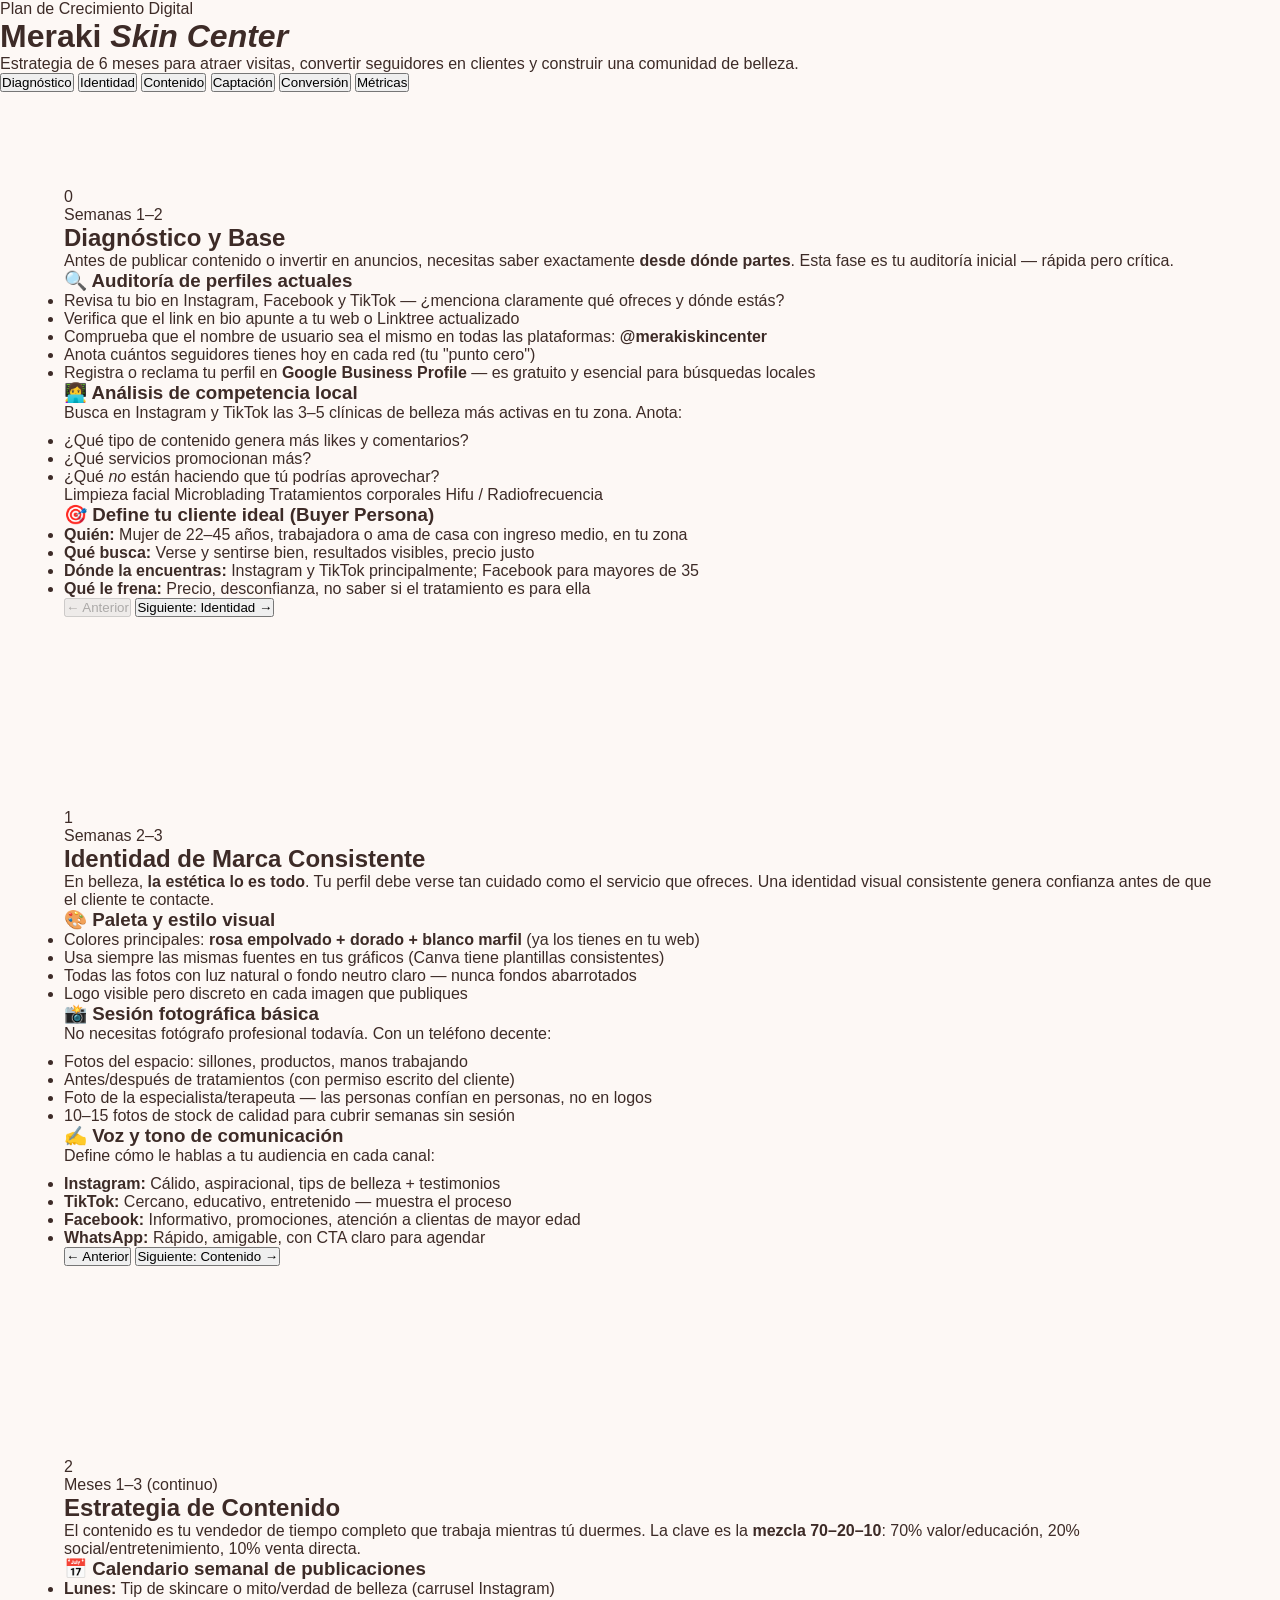
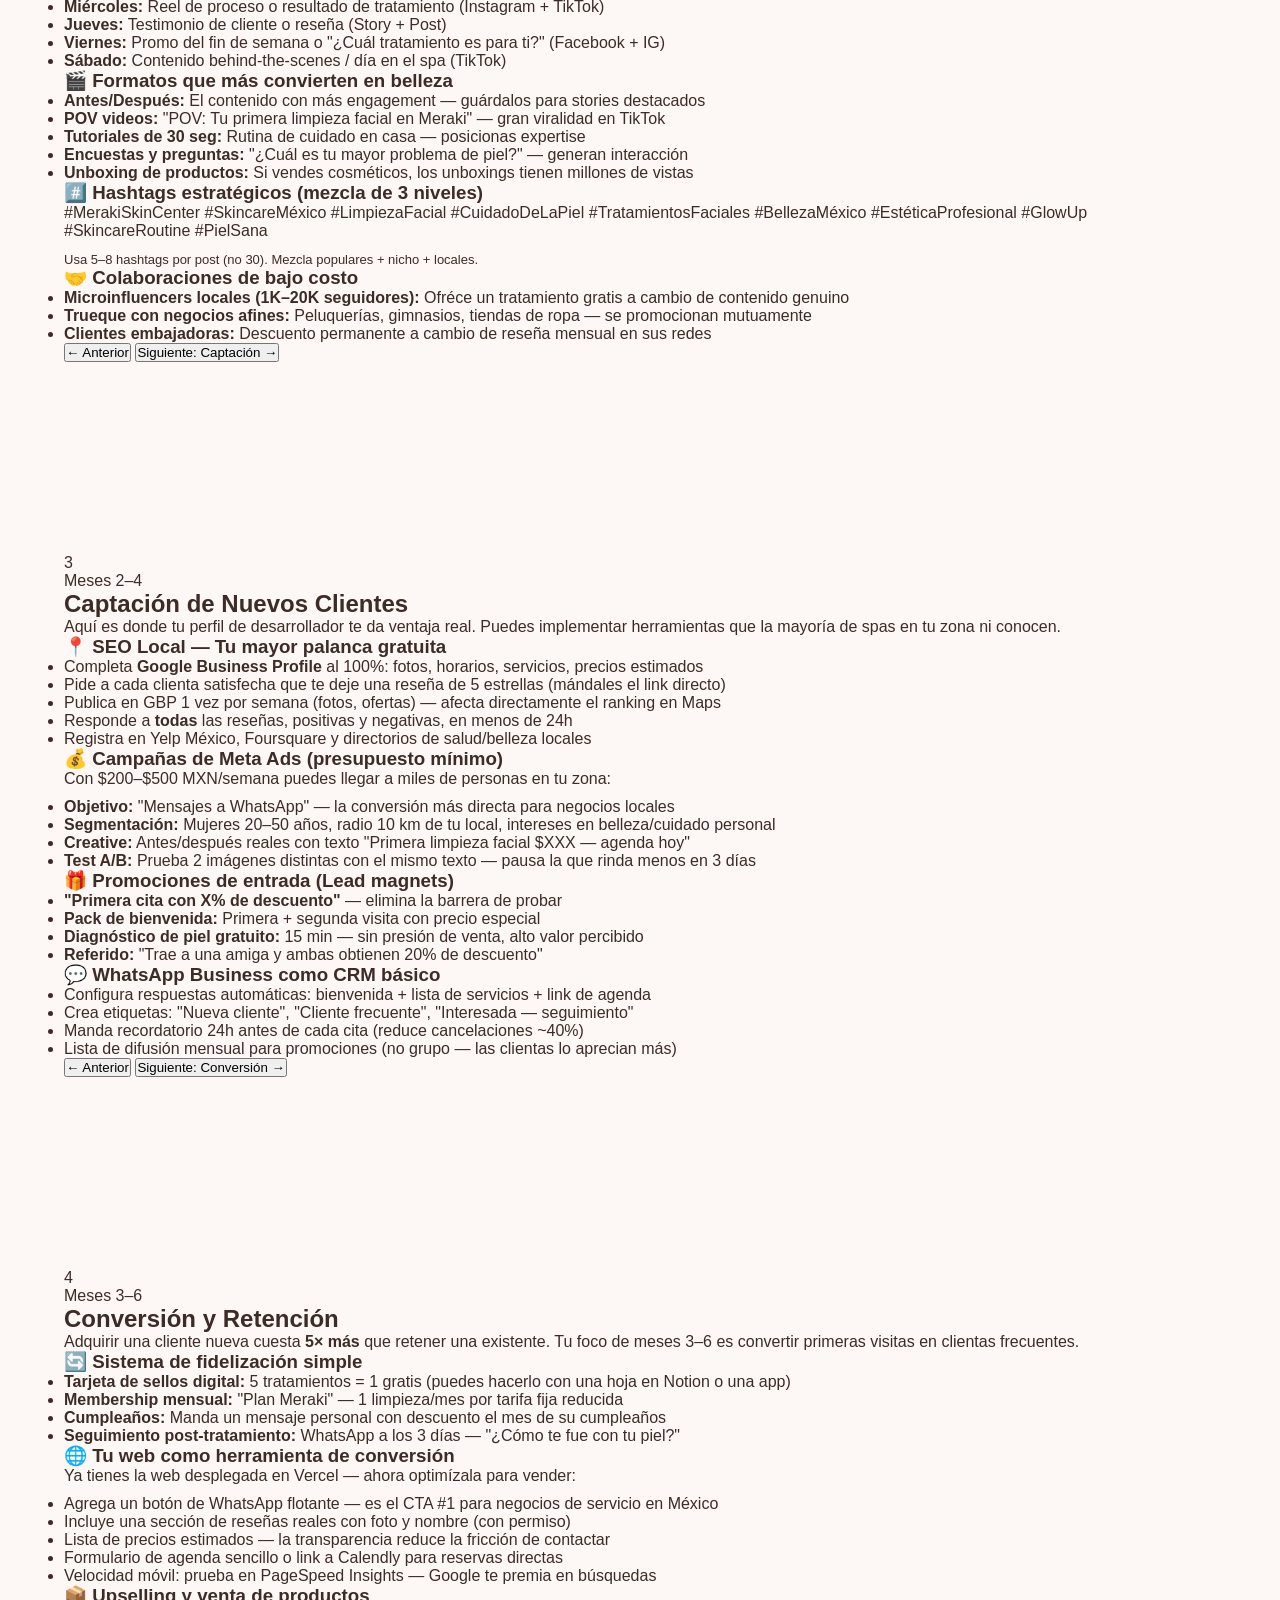
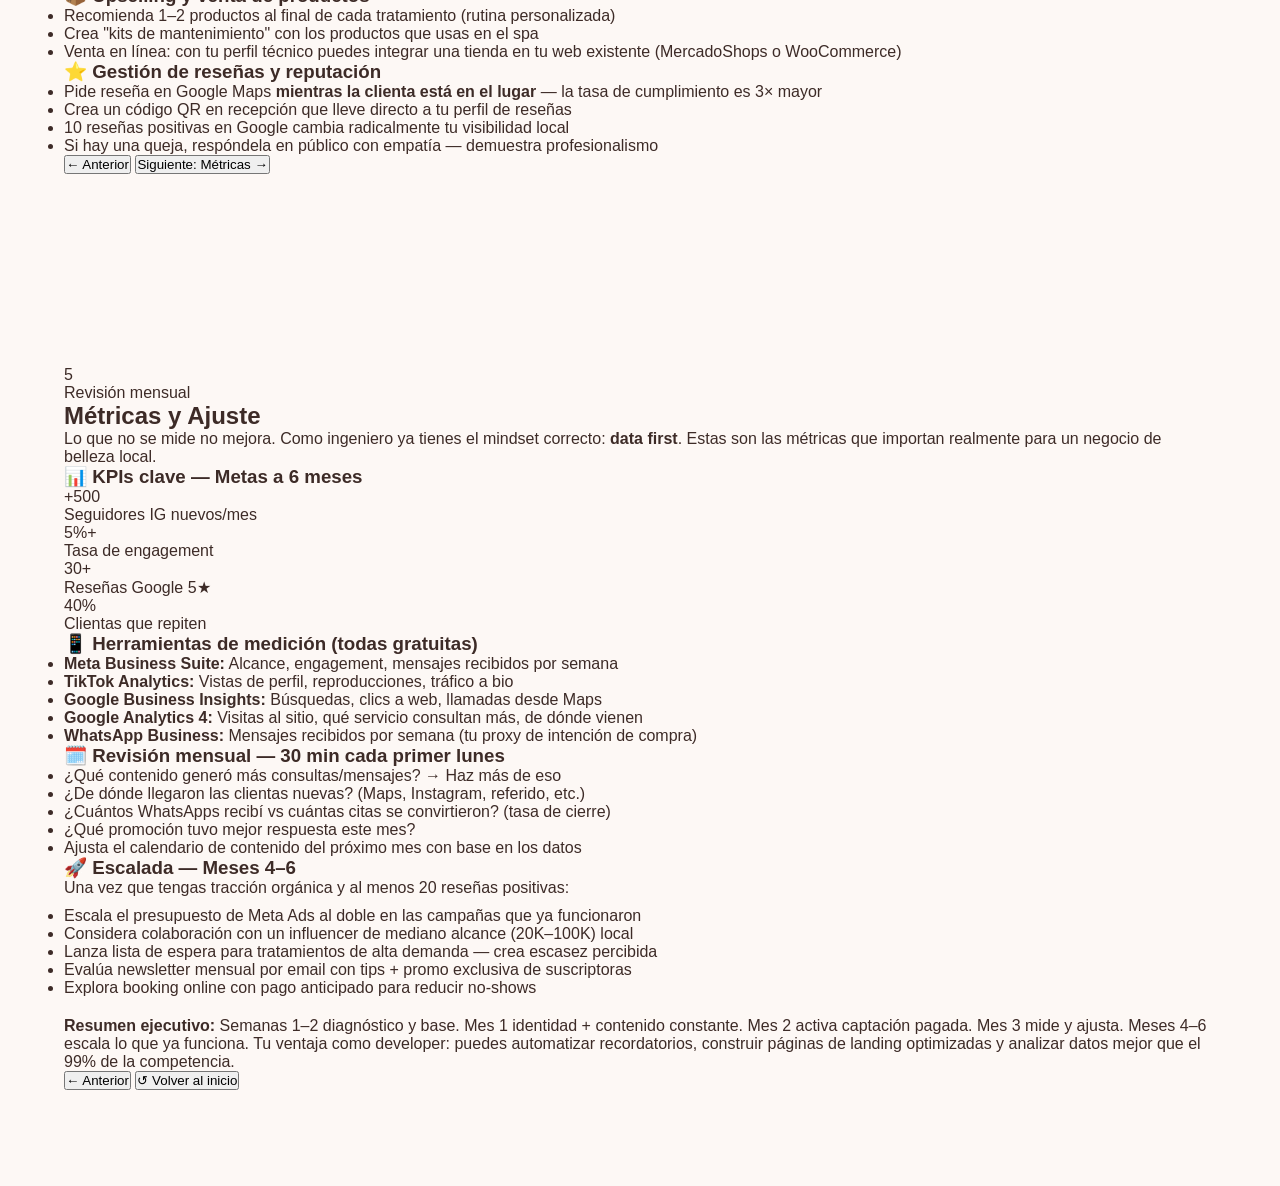
==== commit 190fdd95: "Actualizar meraki" ====
--- a/meraki_plan.html
+++ b/meraki_plan.html
@@ -4,7 +4,7 @@
 <meta charset="UTF-8">
 <meta name="viewport" content="width=device-width, initial-scale=1.0">
 <title>Meraki Skin Center — Plan de Crecimiento Digital</title>
-  <link rel="stylesheet" href="css/stylesblue.css" />
+  <link rel="stylesheet" href="css/styles.css" />
 </head>
 <body>
 
--- a/css/styles.css
+++ b/css/styles.css
@@ -0,0 +1,502 @@
+:root {
+      --rose: #c9847a;
+      --rose-light: #e8b4ad;
+      --rose-pale: #f5e8e6;
+      --gold: #c9a96e;
+      --gold-light: #e8d5b0;
+      --cream: #fdf8f5;
+      --dark: #2a1f1d;
+      --dark-mid: #4a3530;
+      --text: #3d2b27;
+      --text-light: #8a6a64;
+    }
+
+    * { margin: 0; padding: 0; box-sizing: border-box; }
+
+    html { scroll-behavior: smooth; }
+
+    body {
+      font-family: 'Jost', sans-serif;
+      background: var(--cream);
+      color: var(--text);
+      overflow-x: hidden;
+    }
+
+    /* ── NAV ── */
+    nav {
+      position: fixed; top: 0; left: 0; right: 0; z-index: 250;
+      display: flex; align-items: center; justify-content: space-between;
+      padding: 1.2rem 4rem;
+      background: rgba(253,248,245,0.92);
+      backdrop-filter: blur(12px);
+      border-bottom: 1px solid rgba(201,168,110,0.2);
+      transition: all 0.3s;
+    }
+    .nav-logo {
+      font-family: 'Cormorant Garamond', serif;
+      font-size: 1.5rem;
+      font-weight: 300;
+      letter-spacing: 0.15em;
+      color: var(--dark);
+      text-decoration: none;
+    }
+    .nav-logo span { color: var(--gold); }
+    .nav-links { display: flex; gap: 2.5rem; list-style: none; }
+    .nav-links a {
+      font-size: 0.78rem;
+      letter-spacing: 0.12em;
+      text-transform: uppercase;
+      color: var(--text-light);
+      text-decoration: none;
+      transition: color 0.3s;
+    }
+    .nav-links a:hover { color: var(--rose); }
+    .nav-cta {
+      background: var(--rose);
+      color: #fff !important;
+      padding: 0.6rem 1.4rem;
+      border-radius: 2rem;
+      font-size: 0.75rem !important;
+      letter-spacing: 0.1em;
+      transition: background 0.3s !important;
+    }
+    .nav-cta:hover { background: var(--dark) !important; color: #fff !important; }
+
+    /* ── HERO ── */
+    #inicio {
+      min-height: 100vh;
+      display: grid;
+      grid-template-columns: 1fr 1fr;
+      align-items: center;
+      padding: 0 4rem;
+      gap: 4rem;
+      padding-top: 80px;
+      position: relative;
+      overflow: hidden;
+    }
+    #inicio::before {
+      content: '';
+      position: absolute; inset: 0;
+      background: radial-gradient(ellipse at 80% 50%, rgba(201,132,122,0.08) 0%, transparent 60%),
+                  radial-gradient(ellipse at 20% 80%, rgba(201,169,110,0.06) 0%, transparent 50%);
+      pointer-events: none;
+    }
+    .hero-text { z-index: 1; }
+    .hero-label {
+      display: inline-block;
+      font-size: 0.7rem;
+      letter-spacing: 0.25em;
+      text-transform: uppercase;
+      color: var(--gold);
+      margin-bottom: 1.5rem;
+      padding: 0.4rem 1rem;
+      border: 1px solid var(--gold-light);
+      border-radius: 2rem;
+    }
+    .hero-title {
+      font-family: 'Cormorant Garamond', serif;
+      font-size: clamp(3rem, 5vw, 5.5rem);
+      font-weight: 300;
+      line-height: 1.1;
+      color: var(--dark);
+      margin-bottom: 1.5rem;
+    }
+    .hero-title em {
+      font-style: italic;
+      color: var(--rose);
+    }
+    .hero-desc {
+      font-size: 1rem;
+      line-height: 1.8;
+      color: var(--text-light);
+      max-width: 420px;
+      margin-bottom: 2.5rem;
+      font-weight: 300;
+    }
+    .hero-btns { display: flex; gap: 1rem; flex-wrap: wrap; }
+    .btn-primary {
+      display: inline-flex; align-items: center; gap: 0.5rem;
+      background: var(--rose);
+      color: #fff;
+      padding: 0.9rem 2rem;
+      border-radius: 3rem;
+      text-decoration: none;
+      font-size: 0.85rem;
+      letter-spacing: 0.08em;
+      transition: all 0.3s;
+      font-family: 'Jost', sans-serif;
+    }
+    .btn-primary:hover { background: var(--dark); transform: translateY(-2px); box-shadow: 0 8px 24px rgba(201,132,122,0.3); }
+    .btn-secondary {
+      display: inline-flex; align-items: center; gap: 0.5rem;
+      border: 1px solid var(--gold);
+      color: var(--gold);
+      padding: 0.9rem 2rem;
+      border-radius: 3rem;
+      text-decoration: none;
+      font-size: 0.85rem;
+      letter-spacing: 0.08em;
+      transition: all 0.3s;
+      font-family: 'Jost', sans-serif;
+    }
+    .btn-secondary:hover { background: var(--gold); color: #fff; }
+
+    .hero-visual {
+      position: relative;
+      display: flex;
+      justify-content: center;
+      align-items: center;
+    }
+    .hero-circle {
+      width: min(420px, 45vw);
+      height: min(520px, 55vw);
+      background: linear-gradient(135deg, var(--rose-pale) 0%, var(--gold-light) 100%);
+      border-radius: 60% 40% 70% 30% / 50% 60% 40% 50%;
+      position: relative;
+      animation: morphBlob 8s ease-in-out infinite;
+      display: flex; align-items: center; justify-content: center;
+    }
+    @keyframes morphBlob {
+      0%,100% { border-radius: 60% 40% 70% 30% / 50% 60% 40% 50%; }
+      33% { border-radius: 40% 60% 30% 70% / 60% 40% 60% 40%; }
+      66% { border-radius: 70% 30% 50% 50% / 40% 70% 30% 60%; }
+    }
+    .hero-circle-inner {
+      font-family: 'Cormorant Garamond', serif;
+      font-size: 7rem;
+      color: rgba(201,132,122,0.25);
+      font-style: italic;
+      user-select: none;
+    }
+    .hero-badge {
+      position: absolute;
+      bottom: 10%;
+      left: -10%;
+      background: #fff;
+      border-radius: 1rem;
+      padding: 1rem 1.4rem;
+      box-shadow: 0 8px 32px rgba(42,31,29,0.12);
+      display: flex; gap: 0.8rem; align-items: center;
+      animation: floatBadge 4s ease-in-out infinite;
+    }
+    @keyframes floatBadge {
+      0%,100% { transform: translateY(0); }
+      50% { transform: translateY(-8px); }
+    }
+    .badge-icon { font-size: 1.8rem; }
+    .badge-text { font-size: 0.75rem; color: var(--text-light); line-height: 1.4; }
+    .badge-text strong { display: block; color: var(--dark); font-size: 0.9rem; }
+
+    /* ── SECTION BASE ── */
+    section { padding: 6rem 4rem; }
+    .section-label {
+      font-size: 0.7rem;
+      letter-spacing: 0.25em;
+      text-transform: uppercase;
+      color: var(--gold);
+      margin-bottom: 0.8rem;
+    }
+    .section-title {
+      font-family: 'Cormorant Garamond', serif;
+      font-size: clamp(2rem, 3.5vw, 3.2rem);
+      font-weight: 300;
+      line-height: 1.2;
+      color: var(--dark);
+      margin-bottom: 1rem;
+    }
+    .section-title em { font-style: italic; color: var(--rose); }
+    .section-sub {
+      font-size: 0.95rem;
+      color: var(--text-light);
+      line-height: 1.8;
+      max-width: 520px;
+      font-weight: 300;
+    }
+
+    /* ── SERVICIOS ── */
+    #servicios { background: var(--dark); color: #fff; }
+    #servicios .section-label { color: var(--gold); }
+    #servicios .section-title { color: #fff; }
+    #servicios .section-sub { color: rgba(255,255,255,0.5); }
+
+    .services-header { margin-bottom: 4rem; }
+    .services-grid {
+      display: grid;
+      grid-template-columns: repeat(auto-fit, minmax(280px, 1fr));
+      gap: 1.5rem;
+    }
+    .service-card {
+      background: rgba(255,255,255,0.04);
+      border: 1px solid rgba(201,169,110,0.2);
+      border-radius: 1.2rem;
+      padding: 2.5rem 2rem;
+      transition: all 0.4s;
+      cursor: default;
+    }
+    .service-card:hover {
+      background: rgba(201,132,122,0.1);
+      border-color: var(--rose);
+      transform: translateY(-4px);
+    }
+    .service-icon {
+      font-size: 2.2rem;
+      margin-bottom: 1.2rem;
+      display: block;
+    }
+    .service-name {
+      font-family: 'Cormorant Garamond', serif;
+      font-size: 1.5rem;
+      font-weight: 400;
+      color: #fff;
+      margin-bottom: 0.8rem;
+    }
+    .service-desc {
+      font-size: 0.88rem;
+      color: rgba(255,255,255,0.5);
+      line-height: 1.7;
+      font-weight: 300;
+    }
+    .service-items {
+      margin-top: 1.2rem;
+      display: flex;
+      flex-wrap: wrap;
+      gap: 0.5rem;
+    }
+    .service-tag {
+      font-size: 0.7rem;
+      padding: 0.3rem 0.8rem;
+      border-radius: 2rem;
+      border: 1px solid rgba(201,169,110,0.3);
+      color: var(--gold-light);
+      letter-spacing: 0.05em;
+    }
+
+    /* ── BLOG ── */
+    #blog { background: var(--cream); }
+    .blog-header {
+      display: flex;
+      justify-content: space-between;
+      align-items: flex-end;
+      margin-bottom: 3rem;
+      flex-wrap: wrap;
+      gap: 1rem;
+    }
+    .blog-grid {
+      display: grid;
+      grid-template-columns: repeat(auto-fit, minmax(300px, 1fr));
+      gap: 2rem;
+    }
+    .blog-card {
+      background: #fff;
+      border-radius: 1.2rem;
+      overflow: hidden;
+      border: 1px solid rgba(201,132,122,0.12);
+      transition: all 0.4s;
+    }
+    .blog-card:hover { transform: translateY(-6px); box-shadow: 0 16px 48px rgba(201,132,122,0.15); }
+    .blog-thumb {
+      height: 200px;
+      display: flex; align-items: center; justify-content: center;
+      font-size: 4rem;
+    }
+    .blog-thumb-1 { background: linear-gradient(135deg, var(--rose-pale), var(--rose-light)); }
+    .blog-thumb-2 { background: linear-gradient(135deg, var(--gold-light), var(--rose-pale)); }
+    .blog-thumb-3 { background: linear-gradient(135deg, var(--rose-pale), var(--gold-light)); }
+    .blog-body { padding: 1.8rem; }
+    .blog-tag {
+      font-size: 0.68rem;
+      letter-spacing: 0.15em;
+      text-transform: uppercase;
+      color: var(--rose);
+      margin-bottom: 0.6rem;
+      display: block;
+    }
+    .blog-title {
+      font-family: 'Cormorant Garamond', serif;
+      font-size: 1.3rem;
+      font-weight: 400;
+      color: var(--dark);
+      line-height: 1.3;
+      margin-bottom: 0.8rem;
+    }
+    .blog-excerpt {
+      font-size: 0.85rem;
+      color: var(--text-light);
+      line-height: 1.7;
+      font-weight: 300;
+    }
+    .blog-footer {
+      padding: 1rem 1.8rem;
+      border-top: 1px solid var(--rose-pale);
+      display: flex;
+      justify-content: space-between;
+      align-items: center;
+    }
+    .blog-date { font-size: 0.75rem; color: var(--text-light); }
+    .blog-read {
+      font-size: 0.75rem;
+      color: var(--rose);
+      text-decoration: none;
+      letter-spacing: 0.08em;
+      transition: color 0.3s;
+    }
+    .blog-read:hover { color: var(--dark); }
+
+    /* ── CONTACTO ── */
+    #contacto {
+      background: linear-gradient(135deg, var(--rose-pale) 0%, var(--gold-light) 100%);
+      text-align: center;
+    }
+    .contact-inner { max-width: 600px; margin: 0 auto; }
+    .contact-inner .section-title { font-size: clamp(2.2rem, 4vw, 3.8rem); }
+    .contact-inner .section-sub { max-width: 100%; margin: 0 auto 3rem; }
+    .contact-options {
+      display: flex;
+      justify-content: center;
+      gap: 1.2rem;
+      flex-wrap: wrap;
+      margin-bottom: 3rem;
+    }
+    .contact-option {
+      display: flex;
+      align-items: center;
+      gap: 0.8rem;
+      background: #fff;
+      padding: 1rem 1.8rem;
+      border-radius: 3rem;
+      text-decoration: none;
+      color: var(--dark);
+      font-size: 0.88rem;
+      transition: all 0.3s;
+      box-shadow: 0 4px 16px rgba(42,31,29,0.08);
+    }
+    .contact-option:hover { transform: translateY(-3px); box-shadow: 0 8px 28px rgba(42,31,29,0.15); }
+    .contact-option span { font-size: 1.2rem; }
+    .contact-info {
+      display: flex;
+      justify-content: center;
+      gap: 3rem;
+      flex-wrap: wrap;
+    }
+    .info-item { text-align: center; }
+    .info-label {
+      font-size: 0.7rem;
+      letter-spacing: 0.15em;
+      text-transform: uppercase;
+      color: var(--text-light);
+      margin-bottom: 0.3rem;
+    }
+    .info-value {
+      font-family: 'Cormorant Garamond', serif;
+      font-size: 1.1rem;
+      color: var(--dark);
+    }
+
+    /* ── FOOTER ── */
+    footer {
+      background: var(--dark);
+      color: rgba(255,255,255,0.4);
+      text-align: center;
+      padding: 2rem 4rem;
+      font-size: 0.8rem;
+      letter-spacing: 0.05em;
+    }
+    footer a { color: var(--gold); text-decoration: none; }
+
+    /* ── DECORATIVE LINE ── */
+    .deco-line {
+      display: flex; align-items: center; gap: 1rem;
+      margin-bottom: 1.5rem;
+    }
+    .deco-line::before, .deco-line::after {
+      content: ''; flex: 1;
+      height: 1px;
+      background: linear-gradient(to right, transparent, var(--gold-light));
+    }
+    .deco-line::after { background: linear-gradient(to left, transparent, var(--gold-light)); }
+    .deco-dot { width: 6px; height: 6px; background: var(--gold); border-radius: 50%; }
+
+    /* ── ANIMATIONS ── */
+    .fade-up {
+      opacity: 0;
+      transform: translateY(30px);
+      transition: opacity 0.7s ease, transform 0.7s ease;
+    }
+    .fade-up.visible {
+      opacity: 1;
+      transform: translateY(0);
+    }
+
+     /* ── HAMBURGER ── */
+    .hamburger {
+      display: none;
+      flex-direction: column;
+      gap: 5px;
+      cursor: pointer;
+      padding: 4px;
+      background: none;
+      border: none;
+      z-index: 300;
+      position: relative;
+    }
+    .hamburger span {
+      display: block;
+      width: 24px;
+      height: 2px;
+      background: var(--dark);
+      border-radius: 2px;
+      transition: all 0.3s ease;
+    }
+    .hamburger.open span:nth-child(1) { transform: translateY(7px) rotate(45deg); }
+    .hamburger.open span:nth-child(2) { opacity: 0; transform: scaleX(0); }
+    .hamburger.open span:nth-child(3) { transform: translateY(-7px) rotate(-45deg); }
+
+    /* ── MOBILE ── */
+    .mobile-menu {
+      position: fixed;
+      top: 0; left: 0; right: 0; bottom: 0;
+      background: rgba(253,248,245,0.98);
+      z-index: 200;
+      display: flex;
+      flex-direction: column;
+      align-items: center;
+      justify-content: center;
+      gap: 2.5rem;
+      visibility: hidden;
+      opacity: 0;
+      transition: opacity 0.3s ease, visibility 0.3s ease;
+    }
+    .mobile-menu.open {
+      visibility: visible;
+      opacity: 1;
+    }
+    .mobile-menu a {
+      font-family: 'Cormorant Garamond', serif;
+      font-size: 2.2rem;
+      font-weight: 300;
+      color: #2a1f1d !important;
+      text-decoration: none !important;
+      letter-spacing: 0.08em;
+    }
+    .mobile-menu a:hover { color: #c9847a !important; }
+    .mobile-menu .mobile-cta {
+      font-family: 'Jost', sans-serif;
+      font-size: 1rem !important;
+      background: #c9847a !important;
+      color: #fff !important;
+      padding: 0.9rem 2.5rem;
+      border-radius: 3rem;
+      margin-top: 1rem;
+    }
+
+    @media (max-width: 768px) {
+      nav { padding: 1rem 1.5rem; }
+      .nav-links { display: none; }
+      .hamburger {display: flex;}
+      #inicio { grid-template-columns: 1fr; padding: 6rem 1.5rem 3rem; text-align: center; }
+      .hero-visual { display: none; }
+      .hero-desc { margin: 0 auto 2rem; }
+      .hero-btns { justify-content: center; }
+      section { padding: 4rem 1.5rem; }
+      .blog-header { flex-direction: column; align-items: flex-start; }
+    }
